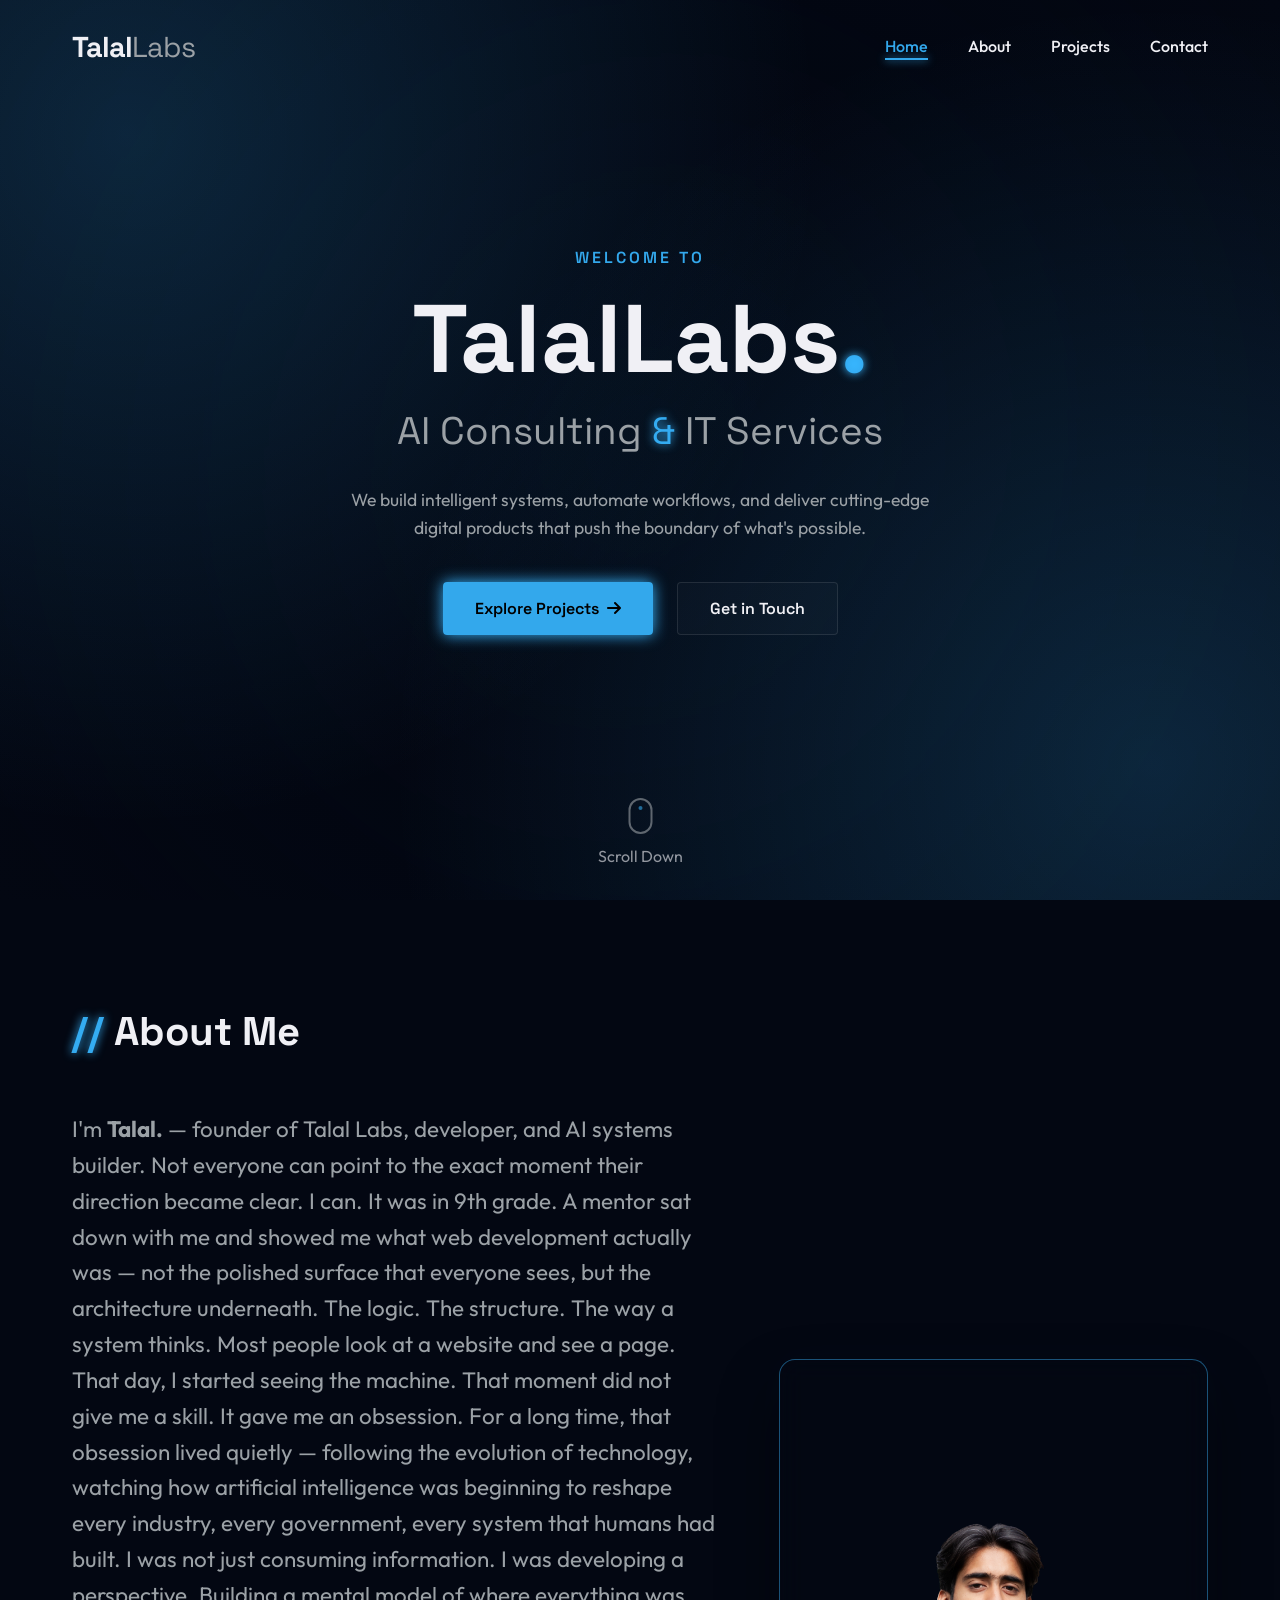
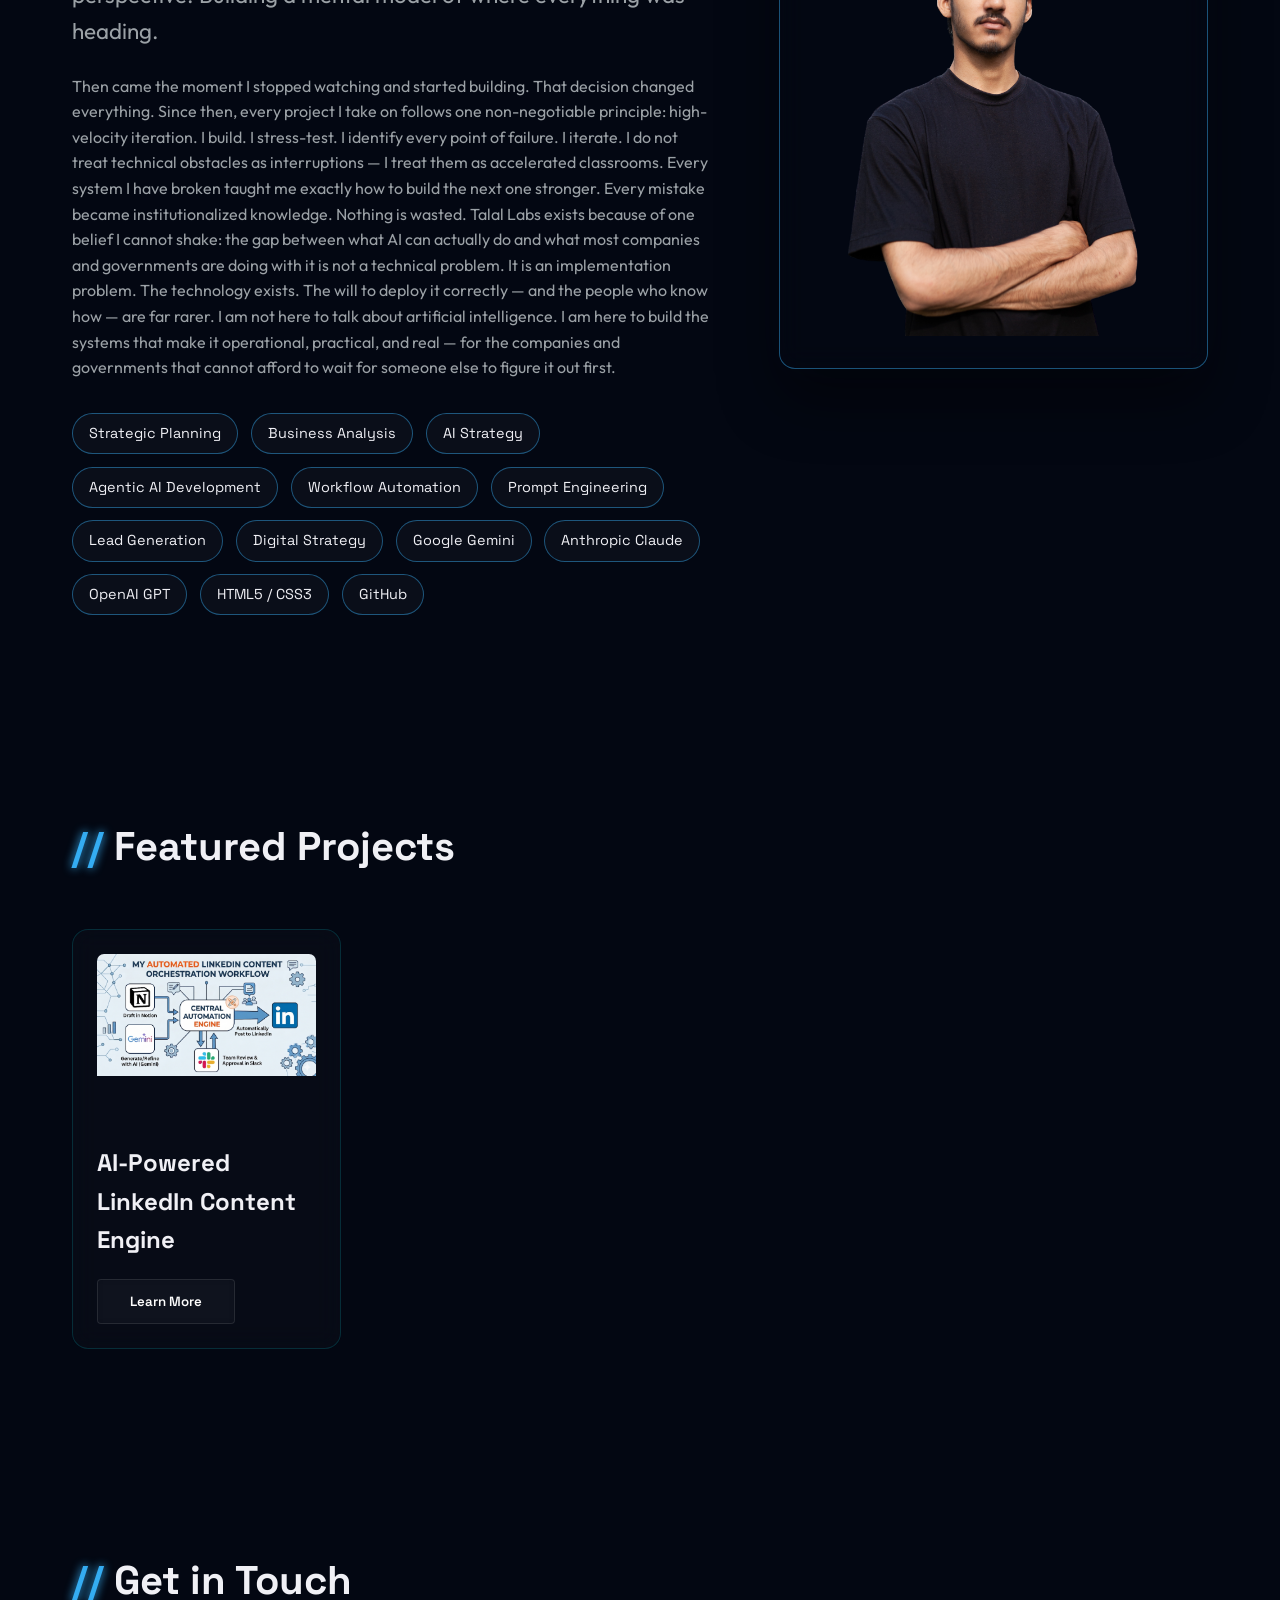
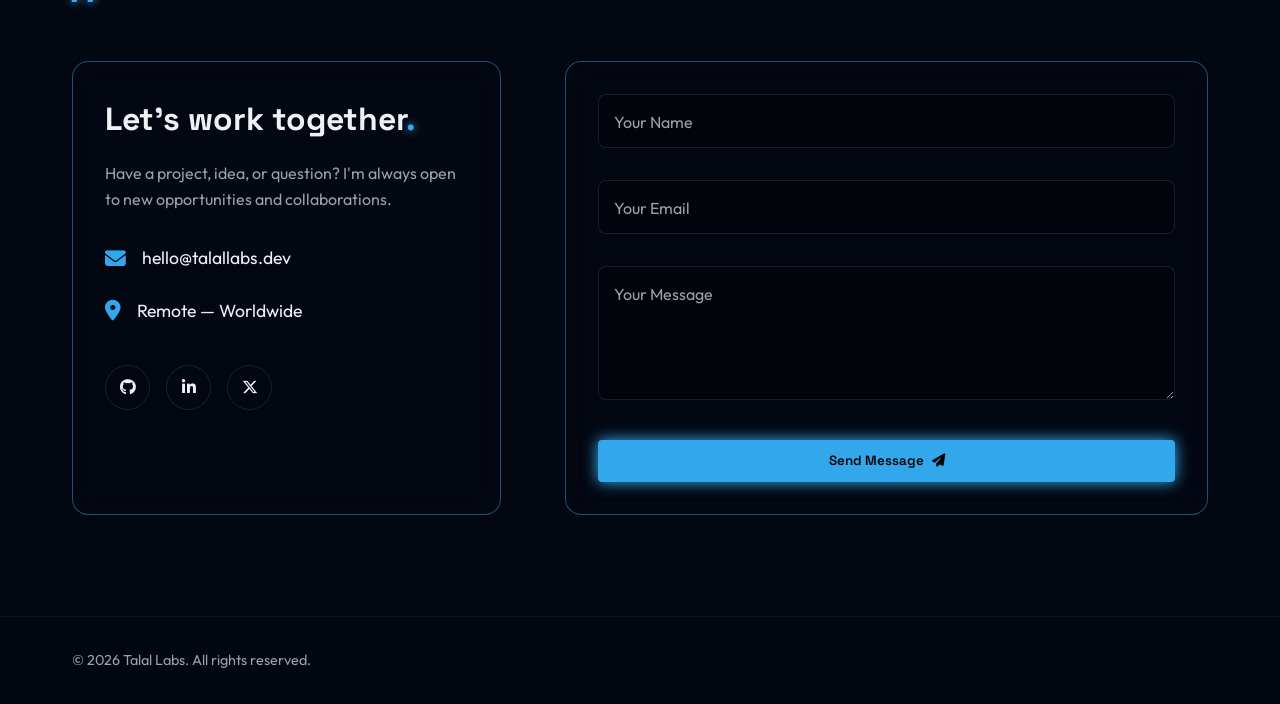
==== index.html @ 2b86294d "second last" ====
<!DOCTYPE html>
<html lang="en" class="scroll-smooth">
<head>
  <meta charset="UTF-8" />
  <meta name="viewport" content="width=device-width, initial-scale=1.0" />
  <meta name="description" content="Talal Labs — AI Consulting & IT Services Portfolio" />
  <title>Talal Labs | AI Consulting & IT Services</title>
  
  <link rel="preconnect" href="https://fonts.googleapis.com">
  <link rel="preconnect" href="https://fonts.gstatic.com" crossorigin>
  <link href="https://fonts.googleapis.com/css2?family=Outfit:wght@300;400;500;600;700;800&family=Space+Grotesk:wght@400;500;700&display=swap" rel="stylesheet">
  
  <link rel="stylesheet" href="https://cdnjs.cloudflare.com/ajax/libs/font-awesome/6.5.0/css/all.min.css">
  <link rel="stylesheet" href="style.css">
</head>
<body>

  <canvas id="three-canvas"></canvas>

  <nav id="navbar">
    <div class="nav-container">
      <a href="#home" class="logo">Talal<span>Labs</span></a>
      <ul class="nav-links" id="nav-links">
        <li><a href="#home" class="active">Home</a></li>
        <li><a href="#about">About</a></li>
        <li><a href="#project">Projects</a></li>
        <li><a href="#contact">Contact</a></li>
      </ul>
      <div class="hamburger" id="hamburger">
        <span></span><span></span><span></span>
      </div>
    </div>
  </nav>

  <section id="home" class="section hero-section">
    <div class="hero-wrapper" id="hero-wrapper">
      <div class="hero-text" data-reveal>
        <p class="hero-tag">Welcome to</p>
        <h1>TalalLabs<span class="accent">.</span></h1>
        <h2>AI Consulting <span class="accent">&</span> IT Services</h2>
        <p class="hero-desc">We build intelligent systems, automate workflows, and deliver cutting-edge digital products that push the boundary of what's possible.</p>
        <div class="hero-actions">
          <a href="#project" class="btn btn-primary">
            <span>Explore Projects</span>
            <i class="fas fa-arrow-right"></i>
          </a>
          <a href="#contact" class="btn btn-outline">Get in Touch</a>
        </div>
      </div>
    </div>
    <div class="scroll-indicator">
      <div class="mouse"></div>
      <span>Scroll Down</span>
    </div>
  </section>
 
  <section id="about" class="section">
    <div class="container">
      
      <h2 class="section-heading" data-reveal>
        <span class="accent">//</span> About Me
      </h2>
      
      <div class="about-grid">
        <div class="about-text" data-reveal>
          <p class="lead">I'm <strong>Talal.</strong> — founder of Talal Labs, developer, and AI systems builder. Not everyone can point to the exact moment their direction became clear. I can. It was in 9th grade. A mentor sat down with me and showed me what web development actually was — not the polished surface that everyone sees, but the architecture underneath. The logic. The structure. The way a system thinks. Most people look at a website and see a page. That day, I started seeing the machine. That moment did not give me a skill. It gave me an obsession. For a long time, that obsession lived quietly — following the evolution of technology, watching how artificial intelligence was beginning to reshape every industry, every government, every system that humans had built. I was not just consuming information. I was developing a perspective. Building a mental model of where everything was heading.</p>
          <p>Then came the moment I stopped watching and started building. That decision changed everything. Since then, every project I take on follows one non-negotiable principle: high-velocity iteration. I build. I stress-test. I identify every point of failure. I iterate. I do not treat technical obstacles as interruptions — I treat them as accelerated classrooms. Every system I have broken taught me exactly how to build the next one stronger. Every mistake became institutionalized knowledge. Nothing is wasted. Talal Labs exists because of one belief I cannot shake: the gap between what AI can actually do and what most companies and governments are doing with it is not a technical problem. It is an implementation problem. The technology exists. The will to deploy it correctly — and the people who know how — are far rarer. I am not here to talk about artificial intelligence. I am here to build the systems that make it operational, practical, and real — for the companies and governments that cannot afford to wait for someone else to figure it out first.</p>
          
          <div class="skills-cloud">
            <span class="skill-chip">Strategic Planning</span>
            <span class="skill-chip">Business Analysis</span>
            <span class="skill-chip">AI Strategy</span>
            <span class="skill-chip">Agentic AI Development</span>
            <span class="skill-chip">Workflow Automation</span>
            <span class="skill-chip">Prompt Engineering</span>
            <span class="skill-chip">Lead Generation</span>
            <span class="skill-chip">Digital Strategy</span>
            <span class="skill-chip">Google Gemini</span>
            <span class="skill-chip">Anthropic Claude</span>
            <span class="skill-chip">OpenAI GPT</span>
            <span class="skill-chip">HTML5 / CSS3</span>
            <span class="skill-chip">GitHub</span>
          </div>
        </div>

        <div class="about-image">
          <div class="glass-card" >
            <img class="image" src="bg.png" alt="Talal Baloch | Founder of Talal Labs" >
          </div>
        </div>

      </div>
    </div>
  </section>

  <section id="project" class="section">
    <div class="container">
      <h2 class="section-heading"><span class="accent">//</span> Featured Projects</h2>

      <div class="projects-grid">
        <div class="featured-mini-card glass-card" data-tilt>
          <div class="mini-card-img-wrapper"><img src="p1.png" alt="p1.png" /></div>
          <div class="mini-card-body">
            <h2 class="card-title">AI-Powered LinkedIn Content Engine</h2>
            <div class="hidden-content" style="display:none;">I designed and deployed a fully automated content pipeline that bridges the gap between creative brainstorming and final publishing. By engineering a centralized automation layer connected with advanced AI models and webhooks, I transformed a manual, multi-step posting process into a streamlined "hands-off" workflow. This system ensures high-quality, AI-refined content is reviewed by the team and published to LinkedIn automatically, significantly reducing production time while maintaining brand voice.<br><br>

            Drafting & Centralization (Notion):<br>
            I used Notion as the primary database where all raw content ideas and drafts are stored. This acts as the "Trigger" for the entire automation.<br><br>

            AI Intelligence (Gemini):<br>
            I integrated Gemini via API to automatically process drafts. The AI refines the tone, optimizes the hooks for LinkedIn's algorithm, and suggests improvements to the raw text.<br><br>

            Communication & Approval Gate (Slack):<br>
            To ensure quality control, I built a feedback loop where the AI-refined post is sent to a dedicated Slack channel. The team can review, edit, or approve the post directly from the chat interface.<br><br>

            The Core Engine:<br>
            Engineered the multi-step integration logic and secure webhooks that seamlessly route data flows between distinct enterprise environments, ensuring data flows correctly from drafting to final LinkedIn publication.
            </div>
            <button class="btn btn-outline btn-small .btn" onclick="openSlide(this)">Learn More</button>
          </div>
        </div>
      </div>
    </div>
  </section> 
  
  <section id="contact" class="section">
    <div class="container">
      <h2 class="section-heading" data-reveal>
        <span class="accent">//</span> Get in Touch
      </h2>
      <div class="contact-grid">
        <div class="contact-info glass-card" data-reveal>
          <h3>Let's work together<span class="accent">.</span></h3>
          <p>Have a project, idea, or question? I'm always open to new opportunities and collaborations.</p>
          <div class="info-items">
            <div class="info-item">
              <i class="fas fa-envelope"></i>
              <span>hello@talallabs.dev</span>
            </div>
            <div class="info-item">
              <i class="fas fa-location-dot"></i>
              <span>Remote — Worldwide</span>
            </div>
          </div>
          <div class="social-row">
            <a href="#" aria-label="GitHub"><i class="fab fa-github"></i></a>
            <a href="https://www.linkedin.com/in/developer-talal/" aria-label="LinkedIn"><i class="fab fa-linkedin-in"></i></a>
            <a href="https://x.com/TalalBaloc82569" aria-label="Twitter"><i class="fab fa-x-twitter"></i></a>
          </div>
        </div>

        <form class="contact-form glass-card" data-reveal id="contact-form">
          <div class="form-group">
            <input type="text" id="form-name" required placeholder=" " />
            <label for="form-name">Your Name</label>
          </div>
          <div class="form-group">
            <input type="email" id="form-email" required placeholder=" " />
            <label for="form-email">Your Email</label>
          </div>
          <div class="form-group">
            <textarea id="form-message" rows="5" required placeholder=" "></textarea>
            <label for="form-message">Your Message</label>
          </div>
          <button type="submit" class="btn btn-primary btn-submit">
            <span>Send Message</span>
            <i class="fas fa-paper-plane"></i>
          </button>
        </form>

      </div>
    </div>
  </section>

  <footer id="footer">
    <div class="container footer-inner">
      <p>&copy; 2026 Talal Labs. All rights reserved.</p>
    </div>
  </footer>

  <script src="https://cdnjs.cloudflare.com/ajax/libs/three.js/r134/three.min.js"></script>
  
  <script type="text/javascript" src="https://cdn.jsdelivr.net/npm/@emailjs/browser@4/dist/email.min.js"></script>
  <script type="text/javascript">
    (function(){
      emailjs.init({
        publicKey: "h9Yn5xwQzg9-cWbzS",
      });
    })();
  </script>

  <script>
    document.addEventListener("DOMContentLoaded", () => {
      
      /* 1. CSS 3D INTERACTIVE CARDS (TILT EFFECT) */
      const cards = document.querySelectorAll('.glass-card');
      
      cards.forEach(card => {
        card.addEventListener('mousemove', (e) => {
          card.classList.remove('reset-transition');
          
          const rect = card.getBoundingClientRect();
          const x = e.clientX - rect.left;
          const y = e.clientY - rect.top;
          
          const centerX = rect.width / 2;
          const centerY = rect.height / 2;
          
          const rotateX = ((y - centerY) / centerY) * -10; 
          const rotateY = ((x - centerX) / centerX) * 10;
          
          card.style.transform = `perspective(1000px) rotateX(${rotateX}deg) rotateY(${rotateY}deg) scale3d(1.02, 1.02, 1.02)`;
        });

        card.addEventListener('mouseleave', () => {
          card.classList.add('reset-transition');
          card.style.transform = `perspective(1000px) rotateX(0deg) rotateY(0deg) scale3d(1, 1, 1)`;
        });
      });

      /* 2. HERO PARALLAX ON MOUSE MOVE */
      const heroWrapper = document.getElementById('hero-wrapper');
      document.addEventListener('mousemove', (e) => {
        const xAxis = (window.innerWidth / 2 - e.pageX) / 50;
        const yAxis = (window.innerHeight / 2 - e.pageY) / 50;
        if(heroWrapper) {
          heroWrapper.style.transform = `perspective(1000px) rotateY(${xAxis}deg) rotateX(${yAxis}deg)`;
        }
      });

      /* 3. SCROLL REVEAL ANIMATIONS */
      const revealElements = document.querySelectorAll('[data-reveal]');
      const revealObserver = new IntersectionObserver((entries, observer) => {
        entries.forEach(entry => {
          if (entry.isIntersecting) {
            entry.target.classList.add('revealed');
            observer.unobserve(entry.target);
          }
        });
      }, { rootMargin: "0px 0px -100px 0px" });

      revealElements.forEach(el => revealObserver.observe(el));

      /* 4. NAVBAR & MOBILE MENU LOGIC */
      const navbar = document.getElementById('navbar');
      const hamburger = document.getElementById('hamburger');
      const navLinks = document.getElementById('nav-links');

      window.addEventListener('scroll', () => {
        if (window.scrollY > 50) {
          navbar.classList.add('scrolled');
        } else {
          navbar.classList.remove('scrolled');
        }
      });

      hamburger.addEventListener('click', () => {
        navLinks.classList.toggle('active');
      });

      const sections = document.querySelectorAll('.section');
      const navItems = document.querySelectorAll('.nav-links a');

      window.addEventListener('scroll', () => {
        let current = '';
        sections.forEach(section => {
          const sectionTop = section.offsetTop;
          if (window.scrollY >= sectionTop - 200) {
            current = section.getAttribute('id');
          }
        });

        navItems.forEach(a => {
          a.classList.remove('active');
          if (a.getAttribute('href').includes(current)) {
            a.classList.add('active');
          }
        });
      });
    });
  </script>

  <script src="script.js"></script>

  <div id="projectDetailSlide" class="project-slide-overlay">
    <div class="slide-content-container">
      <button class="close-slide-btn" onclick="hideProject()">&larr; Back</button>
      <div class="slide-body">
        <div class="slide-hero-img">
          <img id="slideImg" src="" alt="Project Preview">
        </div>
        <h2 id="slideTitle" class="section-heading"></h2> 
        <div id="slideDescription" class="slide-text-body"></div> 
      </div>
    </div>
  </div>
</body>
</html>
---- style.css ----
/* ==========================================================================
   1. CORE SETUP, FONTS & VARIABLES
   ========================================================================== */
@import url('https://fonts.googleapis.com/css2?family=Outfit:wght@300;400;500;600;700&family=Space+Grotesk:wght@400;500;600;700&display=swap');

:root {
  --bg-color: #030712;
  --text-main: #f0f0f5;
  --text-muted: #9ba1a6;
  --accent: #38b6ffea;
  --accent-glow: rgb(56, 182, 255);
  --glass-bg: rgba(34, 34, 36, 0.03);
  --glass-border: rgba(56, 182, 255, 0.432);
  --font-display: 'Space Grotesk', sans-serif;
  --font-body: 'Outfit', sans-serif;
}

/* ===== RESET & BASE STATE ===== */
* {
  margin: 0;
  padding: 0;
  box-sizing: border-box;
}

body {
  color: var(--text-main);
  font-family: var(--font-body);
  background-color: var(--bg-color);
  overflow-x: hidden;
  line-height: 1.6;
}

h1, h2, h3, .logo, .hero-tag {
  font-family: var(--font-display);
}

a { 
  text-decoration: none; 
  color: inherit; 
}

ul { 
  list-style: none; 
}

.accent { 
  color: var(--accent); 
  text-shadow: 0 0 10px var(--accent-glow); 
}

/* ==========================================================================
   2. BACKGROUND INFRASTRUCTURE (THREE.JS & GLOW ALIGNMENT)
   ========================================================================== */
#three-canvas {
  position: fixed;
  top: 0;
  left: 0;
  width: 100vw;
  height: 100vh;
  z-index: -2;          /* Dropped back below the ambient glow layer */
  pointer-events: none;
}

/* Fixed ambient underlay for deep, seamless color transitions */
body::before {
  content: '';
  position: fixed;
  top: 0;
  left: 0;
  width: 100%;
  height: 100%;
  z-index: -1;          /* Sandwiched safely between layout elements and 3D canvas */
  pointer-events: none;
  background-image: 
    radial-gradient(circle at 10% 15%, rgba(56, 182, 255, 0.18) 0%, transparent 50%),
    radial-gradient(circle at 90% 85%, rgba(56, 182, 255, 0.18) 0%, transparent 55%),
    radial-gradient(circle at 50% 50%, rgba(3, 7, 18, 0.3) 0%, var(--bg-color) 100%);
}

/* ==========================================================================
   3. STRUCTURAL UTILITIES & NAVIGATION
   ========================================================================== */
.container {
  max-width: 1200px;
  margin: 0 auto;
  padding: 0 2rem;
}

.section {
  padding: 100px 0;
  position: relative;
}

.section-heading {
  font-size: 2.5rem;
  margin-bottom: 3rem;
  font-weight: 700;
}

/* ===== FIXED NAVBAR ===== */
#navbar {
  position: fixed;
  width: 100%;
  top: 0;
  z-index: 100;
  padding: 1.5rem 0;
  transition: all 0.3s ease;
  background: transparent;
}

#navbar.scrolled {
  background: rgba(3, 7, 18, 0.4);
  backdrop-filter: blur(15px);
  -webkit-backdrop-filter: blur(15px);
  border-bottom: 1px solid rgba(255, 255, 255, 0.05);
  padding: 0.1rem 0;
}

.nav-container {
  max-width: 1200px;
  margin: 0 auto;
  padding: 0 2rem;
  display: flex;
  justify-content: space-between;
  align-items: center;
}

.logo {
  font-size: 1.8rem;
  font-weight: 700;
  letter-spacing: -1px;
}

.logo span { 
  font-weight: 400; 
  color: var(--text-muted); 
}

.nav-links {
  display: flex;
  gap: 2.5rem;
}

.nav-links a {
  font-size: 1rem;
  font-weight: 500;
  transition: color 0.3s ease;
  position: relative;
}

.nav-links a:hover, .nav-links a.active {
  color: var(--accent);
}

.nav-links a::after {
  content: '';
  position: absolute;
  width: 0;
  height: 2px;
  bottom: -4px;
  left: 0;
  background-color: var(--accent);
  transition: width 0.3s ease;
  box-shadow: 0 0 8px var(--accent-glow);
}

.nav-links a:hover::after, .nav-links a.active::after {
  width: 100%;
}

.hamburger {
  display: none;
  cursor: pointer;
  flex-direction: column;
  gap: 5px;
}

.hamburger span {
  width: 25px;
  height: 2px;
  background: var(--text-main);
  transition: 0.3s;
}

/* ==========================================================================
   4. HERO INTERACTIVE LAYOUT
   ========================================================================== */
.hero-section {
  height: 100vh;
  display: flex;
  align-items: center;
  justify-content: center;
  padding-top: 80px;
}

.hero-wrapper {
  max-width: 1200px;
  padding: 0 2rem;
  text-align: center;
  z-index: 1;
  transform-style: preserve-3d;
  perspective: 1000px;
}

.hero-tag {
  color: var(--accent);
  text-transform: uppercase;
  letter-spacing: 3px;
  font-weight: 600;
  margin-bottom: 1rem;
  transform: translateZ(20px);
}

.hero-text h1 {
  font-size: clamp(4rem, 8vw, 6rem);
  line-height: 1.1;
  margin-bottom: 0.5rem;
  transform: translateZ(50px);
}

.hero-text h2 {
  font-size: clamp(1.5rem, 3vw, 2.5rem);
  color: var(--text-muted);
  margin-bottom: 1.5rem;
  font-weight: 400;
  transform: translateZ(30px);
}

.hero-desc {
  font-size: 1.1rem;
  color: var(--text-muted);
  max-width: 600px;
  margin: 0 auto 2.5rem;
  transform: translateZ(10px);
}

.hero-actions {
  display: flex;
  gap: 1.5rem;
  justify-content: center;
  transform: translateZ(40px);
}

.btn {
  padding: 0.8rem 2rem;
  border-radius: 4px;
  font-weight: 600;
  font-family: var(--font-display);
  transition: all 0.3s ease;
  display: flex;
  align-items: center;
  gap: 0.5rem;
  cursor: pointer;
  border: none;
}

.btn-primary {
  background: var(--accent);
  color: #000;
  box-shadow: 0 0 15px var(--accent-glow);
}

.btn-primary:hover {
  box-shadow: 0 0 30px var(--accent-glow);
  transform: translateY(-2px);
}

.btn-outline {
  border: 1px solid rgba(255, 255, 255, 0.1);
  background: rgba(255, 255, 255, 0.02);
  backdrop-filter: blur(5px);
  -webkit-backdrop-filter: blur(5px);
  color: var(--text-main);
}

.btn-outline:hover {
  border-color: var(--accent);
  background: rgba(0, 240, 255, 0.1);
}

/* SCROLL MOUSE GRAPHIC */
.scroll-indicator {
  position: absolute;
  bottom: 30px;
  left: 50%;
  transform: translateX(-50%);
  display: flex;
  flex-direction: column;
  align-items: center;
  gap: 10px;
  opacity: 0.6;
}

.mouse {
  width: 24px;
  height: 36px;
  border: 2px solid var(--text-muted);
  border-radius: 12px;
  position: relative;
}

.mouse::before {
  content: '';
  position: absolute;
  top: 6px;
  left: 50%;
  transform: translateX(-50%);
  width: 4px;
  height: 4px;
  background: var(--accent);
  border-radius: 50%;
  animation: scroll 1.5s infinite;
}

@keyframes scroll {
  0% { top: 6px; opacity: 1; }
  100% { top: 20px; opacity: 0; }
}

/* ==========================================================================
   5. PREMIUM SNAPPY 3D GLASS CARDS
   ========================================================================== */
.glass-card {
  background: var(--glass-bg);
  backdrop-filter: blur(12px);
  -webkit-backdrop-filter: blur(12px);
  border: 1px solid var(--glass-border);
  border-radius: 16px;
  padding: 2rem;
  transform-style: preserve-3d;
  will-change: transform;
  
  /* HIGH-FIDELITY RE-TIMING: Accelerated down to 0.2s for crisp response feedback */
  transition: transform 0.2s cubic-bezier(0.25, 0.46, 0.45, 0.94), 
              box-shadow 0.2s ease, 
              border-color 0.2s ease;
}

.glass-card.reset-transition {
  transition: transform 0.2s cubic-bezier(0.25, 0.46, 0.45, 0.94);
}

.glass-card:hover {
  border-color: rgba(0, 238, 255, 0.484);
  box-shadow: 0 20px 40px rgba(0, 0, 0, 0.5), 0 0 20px var(--accent-glow);
}

.glass-card > * {
  transform: translateZ(30px);
}

/* ==========================================================================
   6. INTERACTIVE BIO PROFILE & STRATEGIC CONTENT FIELDS
   ========================================================================== */
.about-grid {
  display: grid;
  grid-template-columns: 1.2fr 0.8fr;
  gap: 4rem;
  align-items: center;
  width: 100%;
}

.image{
  width: 100%; 
  height: auto; 
  display: block; 
  border-radius: 16px; 
  object-fit: cover;
}

.about-image {
  
  display: flex;
  justify-content: center;
  align-items: center;
  width: 100%;
}

/* Specialized image glass-card glow mechanics matching home theme colors */
.about-image .glass-card {
  box-shadow: 0 30px 60px rgba(0, 0, 0, 0.45), 0 0 40px rgba(56, 182, 255, 0.03);
  transition: transform 0.2s cubic-bezier(0.25, 0.46, 0.45, 0.94), 
              box-shadow 0.3s ease, 
              border-color 0.3s ease;
             
}

.about-image .glass-card:hover {
  border-color: rgba(56, 182, 255, 0.5);
  box-shadow: 0 40px 80px rgba(0, 0, 0, 0.6), 0 0 40px var(--accent-glow);
}

.about-image img {
  transition: filter 0.3s ease;
}

.about-image .glass-card:hover img {
  filter: brightness(1.04) contrast(1.02);
}

.about-container {
  display: grid;
  grid-template-columns: 1fr 1fr;
  gap: 3rem;
  align-items: center;
}

.lead {
  font-size: 1.4rem;
  color: var(--text-main);
  margin-bottom: 1.5rem;
  text-align: left;
}

.about-text p {
  color: var(--text-muted);
  margin-bottom: 1.5rem;
  text-align: left;
}

.skills-cloud {
  display: flex;
  flex-wrap: wrap;
  gap: 0.8rem;
  margin-top: 2rem;
}

.skill-chip {
  background: rgba(255, 255, 255, 0.03);
  border: 1px solid var(--glass-border);
  padding: 0.5rem 1rem;
  border-radius: 30px;
  font-size: 0.9rem;
  font-family: var(--font-display);
  transition: all 0.3s ease;
}

.skill-chip:hover {
  background: var(--accent);
  color: #000;
  border-color: var(--accent);
  box-shadow: 0 0 10px var(--accent-glow);
}

.about-stats {
  display: grid;
  grid-template-columns: 1fr 1fr;
  gap: 1.5rem;
  margin-top: 2rem;
}

.stat-card {
  text-align: center;
  padding: 2rem 1rem;
}

.stat-card h3 {
  font-size: 3rem;
  color: var(--accent);
  margin-bottom: 0.5rem;
  text-shadow: 0 0 15px var(--accent-glow);
}

/* ==========================================================================
   7. GRID SYSTEM FOR ENGINES & PORTFOLIO PIECES
   ========================================================================== */
.projects-grid {
  display: grid;
  grid-template-columns: repeat(4, 1fr);
  gap: 20px;
  margin-top: 50px;
  width: 100%;
}

.featured-mini-card {
  background: rgba(255, 255, 255, 0.02);
  border: 1px solid rgba(0, 240, 255, 0.15);
  border-radius: 16px;
  padding: 24px;
  display: flex;
  flex-direction: column;
  justify-content: space-between;
  min-height: 420px;
  width: 100%;
  overflow: hidden;
  box-sizing: border-box;
  transition: transform 0.3s ease, border-color 0.3s ease;
}

.featured-mini-card:hover {
  transform: translateY(-5px);
  border-color: rgba(0, 240, 255, 0.4);
}

/* HOVER ASSET SCALE SYSTEM */
.mini-card-img-wrapper, 
.card-image-wrapper {
  width: 100%;
  height: auto;
  border-radius: 7px;
  overflow: hidden;
  margin-bottom: 20px;
}

.mini-card-img-wrapper img,
.card-image-wrapper img {
  width: 100%;
  height: auto;
  object-fit: cover;
  transition: transform 0.5s cubic-bezier(0.25, 1, 0.5, 1);
}

.featured-mini-card:hover .mini-card-img-wrapper img,
.featured-mini-card:hover .card-image-wrapper img {
  transform: scale(1.08);
}

.card-content h2 {
  font-size: 1.1rem;
  color: #ffffff;
  line-height: 1.4;
  margin-bottom: 15px;
  font-weight: 600;
}

.card-title {
  margin-bottom: 20px;
}

.learn-more-btn {
  background: transparent;
  border: none;
  color: #00f0ff;
  font-size: 1rem;
  font-weight: 500;
  cursor: pointer;
  padding: 0;
  text-align: left;
  transition: color 0.2s ease;
  align-self: flex-start;
  margin-top: auto;   /* Automatically pushes down to sit cleanly along card bottom edge */
}

.learn-more-btn:hover {
  color: #ffffff;
  text-shadow: 0 0 8px rgba(0, 240, 255, 0.6);
}

/* ==========================================================================
   8. PROJECT SLIDE-IN OVERLAY SYSTEM (RESPONSIVE ALIGNMENT FIX)
   ========================================================================== */
.project-slide-overlay {
  position: fixed;
  top: 0;
  right: -100%;
  width: 100%;
  height: 100%;
  background: rgba(3, 7, 18, 0.855);
  backdrop-filter: blur(25px);
  -webkit-backdrop-filter: blur(25px);
  z-index: 10000;
  transition: right 0.6s cubic-bezier(0.77, 0, 0.175, 1);
  overflow-y: auto;
  padding: 40px 20px;
  display: block !important;
}

.project-slide-overlay.active {
  right: 0;
}

.slide-content-container {
  max-width: 900px;
  margin: 0 auto;
  padding-top: 60px;
}

.close-slide-btn {
  background: transparent;
  color:  #00c3ff;
  border: 1px solid rgb(0, 195, 255);
  padding: 10px 25px;
  font-family: var(--font-body);
  text-transform: uppercase;
  letter-spacing: 2px;
  cursor: pointer;
  transition: 0.3s;
  margin-bottom: 40px;
}

.close-slide-btn:hover {
  background: rgba(0, 195, 255, 0.101);
  border-color: rgb(0, 195, 255);
}

/* MOBILE FIX: Adaptive layout limits to safely maintain image alignment under 600px widths */
.slide-hero-img {
  width: 100%;
  max-width: 600px;
  height: auto;
  margin: 0 auto 40px;   /* Perfectly centers layout constraints across viewports */
  border-radius: 15px;
  overflow: hidden;
  box-shadow: 0 20px 40px rgba(0, 191, 255, 0.215);
}

.slide-hero-img img {
  width: 100%;
  height: auto;
  display: block;
  object-fit: cover;
}

#slideTitle {
  font-size: clamp(1.8rem, 5vw, 2.5rem);
  color: #ffffff;
  margin-bottom: 20px;
  font-weight: 800;
}

.slide-text-body {
  color: #ccc;
  line-height: 1.8;
  font-size: 1rem;
}

.btn-small {
  color: #fefefe;
}

/* ==========================================================================
   9. INTERACTIVE LEAD CAPTURE ENGINE (CONTACT & FORM)
   ========================================================================== */
.contact-grid {
  display: grid;
  grid-template-columns: 1fr 1.5fr;
  gap: 4rem;
}

.contact-info h3 {
  font-size: 2rem;
  margin-bottom: 1rem;
}

.contact-info p {
  color: var(--text-muted);
  margin-bottom: 2rem;
}

.info-items {
  display: flex;
  flex-direction: column;
  gap: 1.5rem;
  margin-bottom: 2.5rem;
}

.info-item {
  display: flex;
  align-items: center;
  gap: 1rem;
  font-size: 1.1rem;
}

.info-item i {
  color: var(--accent);
  font-size: 1.3rem;
}

.social-row {
  display: flex;
  gap: 1rem;
}

.social-row a {
  width: 45px;
  height: 45px;
  border: 1px solid rgba(255, 255, 255, 0.1);
  border-radius: 50%;
  display: flex;
  align-items: center;
  justify-content: center;
  transition: all 0.3s ease;
}

.social-row a:hover {
  background: var(--accent);
  color: #080808e2;
  border-color: var(--accent);
  box-shadow: 0 0 15px var(--accent-glow);
}

#contact-form {
  transform: none !important;
  transition: none !important;
  cursor: default !important;
}

.form-group {
  position: relative;
  margin-bottom: 2rem;
}

.form-group input, .form-group textarea {
  width: 100%;
  padding: 1rem;
  background: rgba(0, 0, 0, 0.4);
  border: 1px solid rgba(255, 255, 255, 0.1);
  border-radius: 8px;
  color: var(--text-main);
  font-family: var(--font-body);
  font-size: 1rem;
  transition: border-color 0.3s ease;
}

.form-group input:focus, .form-group textarea:focus {
  outline: none;
  border-color: var(--accent);
}

.form-group label {
  position: absolute;
  left: 1rem;
  top: 1rem;
  color: var(--text-muted);
  pointer-events: none;
  transition: 0.3s ease;
}

.form-group input:focus ~ label,
.form-group input:not(:placeholder-shown) ~ label,
.form-group textarea:focus ~ label,
.form-group textarea:not(:placeholder-shown) ~ label {
  top: -0.5rem;
  left: 0.8rem;
  font-size: 0.8rem;
  background: #060b19;  /* Matches local form-group contextual depth layer */
  padding: 0 0.4rem;
  color: var(--accent);
}

.btn-submit {
  width: 100%;
  justify-content: center;
}

/* LOADER UTILITY EFFECT */
.loader {
  display: none;
  width: 48px;
  height: 48px;
  border: 3px solid rgba(255, 255, 255, 0.1);
  border-radius: 50%;
  border-top-color: var(--accent);
  animation: spin 1s ease-in-out infinite;
  margin: 2rem auto;
}

.loader.active {
  display: block;
}

@keyframes spin {
  to { transform: rotate(360deg); }
}

/* ==========================================================================
   10. INTERFACE FOOTER METADATA
   ========================================================================== */
#footer {
  border-top: 1px solid rgba(255, 255, 255, 0.05);
  padding: 2rem 0;
  text-align: center;
  background: rgba(3, 7, 18, 0.8);
}

.footer-inner {
  display: flex;
  justify-content: space-between;
  align-items: center;
  color: var(--text-muted);
  font-size: 0.9rem;
}

/* SCROLL REVEAL INITIAL ANCHORS */
[data-reveal] {
  opacity: 0;
  transform: translateY(40px);
  transition: all 0.8s cubic-bezier(0.5, 0, 0, 1);
}

[data-reveal].revealed {
  opacity: 1;
  transform: translateY(0);
}

/* ==========================================================================
   11. DATA LAYOUT BREAKPOINTS & MEDIA HANDLERS
   ========================================================================== */
@media (max-width: 1100px) {
  .projects-grid {
    grid-template-columns: repeat(2, 1fr);
  }
}

@media (max-width: 992px) {
  .about-container, .about-grid, .contact-grid {
    grid-template-columns: 1fr;
    gap: 3rem;
  }
  
  /* Positions layout portrait box cleanly over text strings on compressed displays */
  .about-image {
    grid-row: 1;
    margin-bottom: 0.5rem;
  }
}

@media (max-width: 768px) {
  .projects-grid {
    grid-template-columns: 1fr;
  }
  
  .nav-links {
    position: fixed;
    right: -100%;
    top: 70px;
    flex-direction: column;
    background: rgba(3, 7, 18, 0.98);
    backdrop-filter: blur(15px);
    -webkit-backdrop-filter: blur(15px);
    width: 100%;
    text-align: center;
    padding: 2rem 0;
    transition: 0.3s;
    border-bottom: 1px solid rgba(255, 255, 255, 0.05);
  }
  
  .nav-links.active {
    right: 0;
  }
  
  .hamburger {
    display: flex;
  }
  
  .footer-inner {
    flex-direction: column;
    gap: 1rem;
  }
}
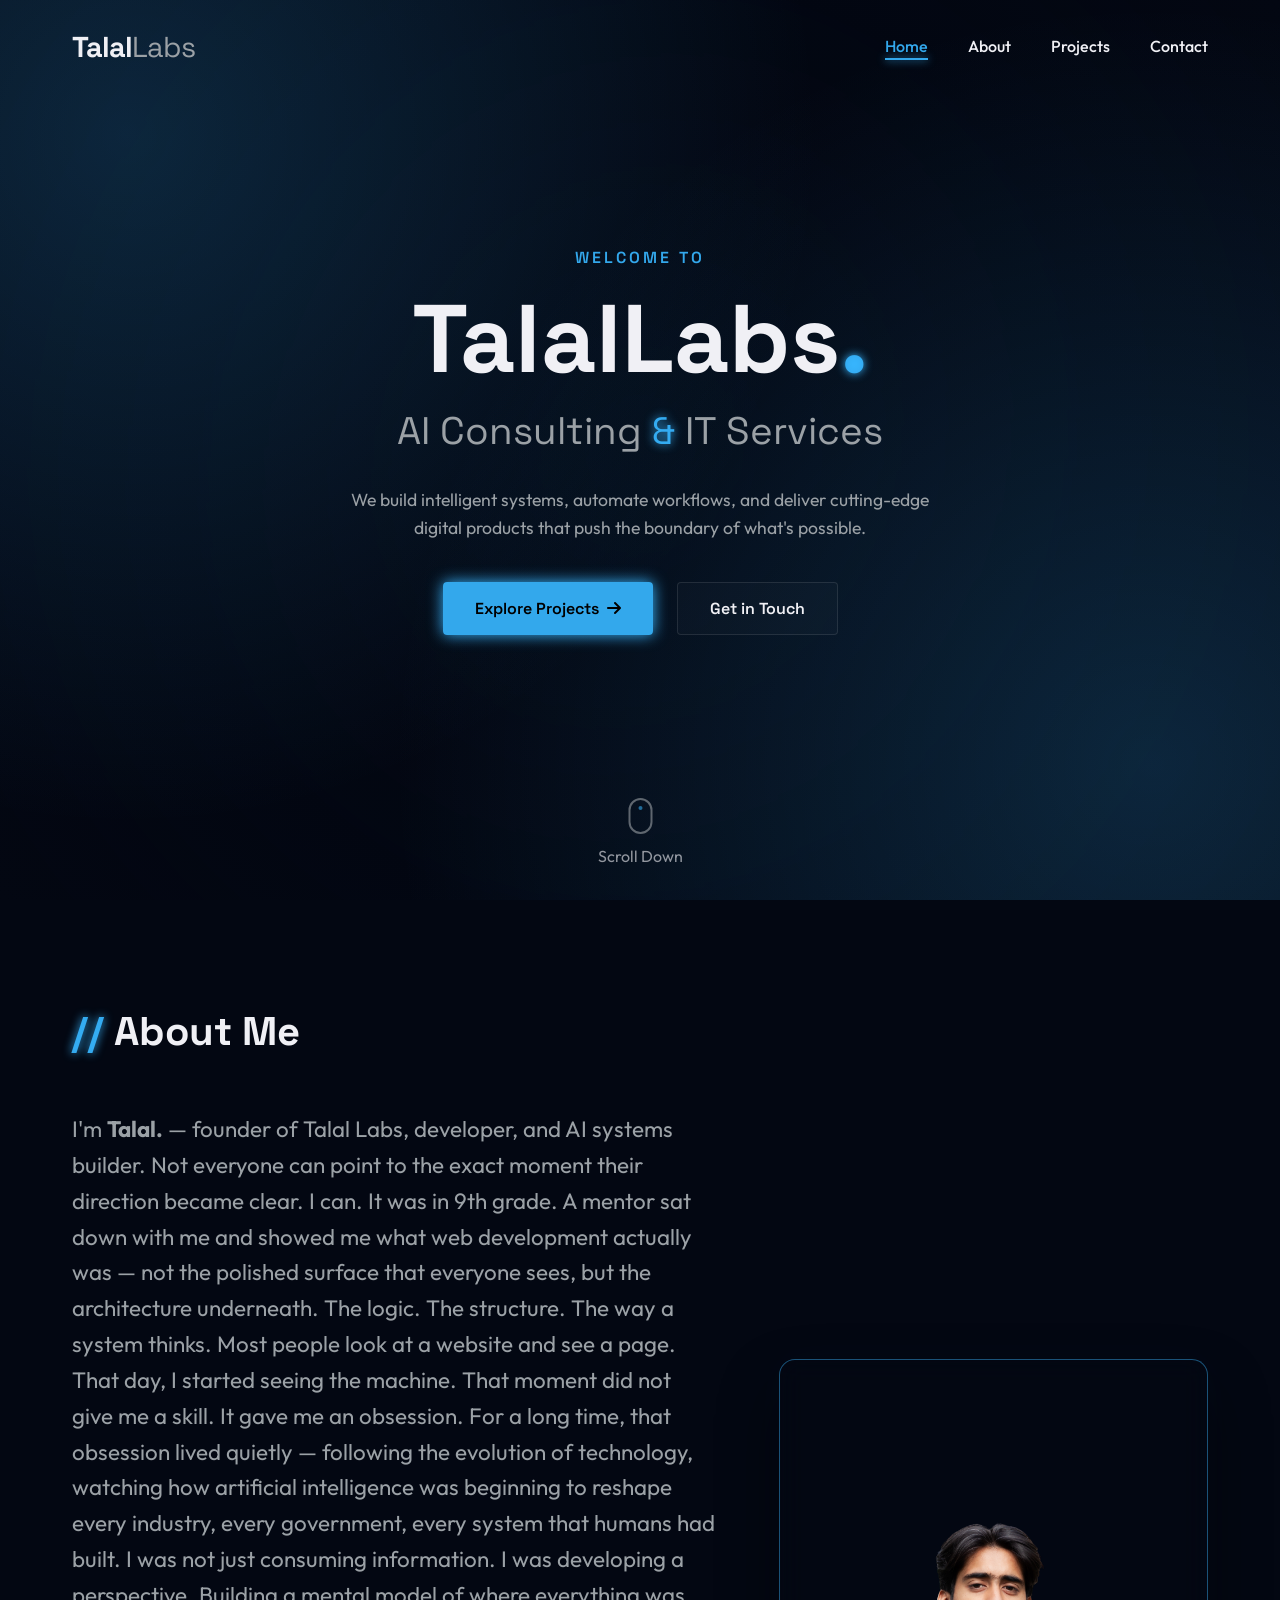
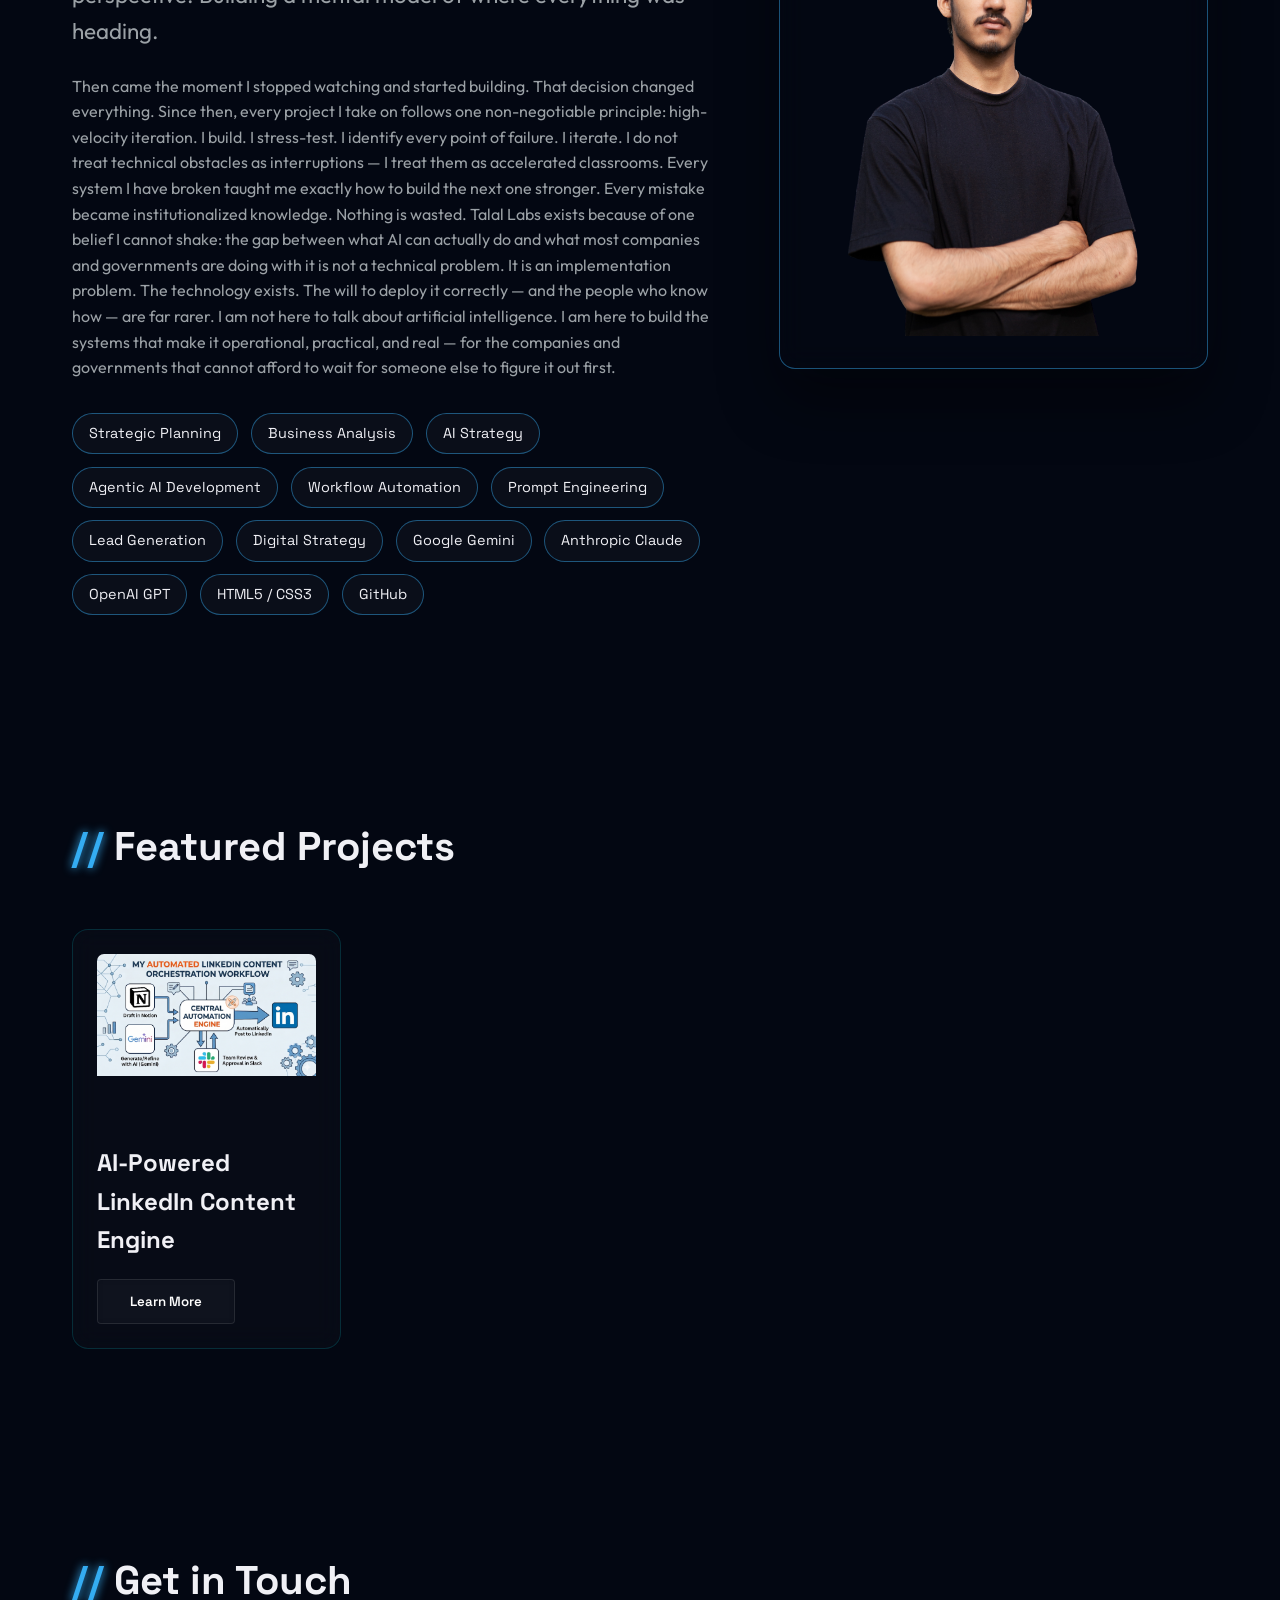
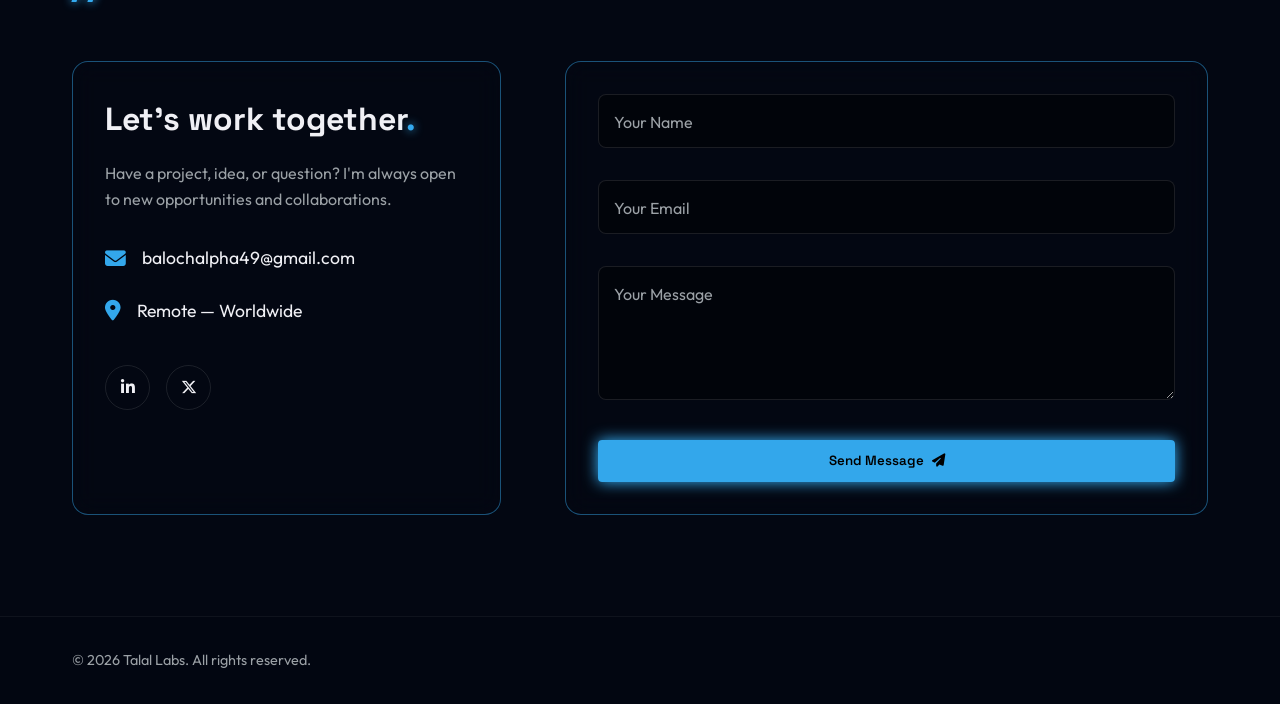
==== commit bc55290d: "final commit message:" ====
--- a/index.html
+++ b/index.html
@@ -135,7 +135,7 @@
           <div class="info-items">
             <div class="info-item">
               <i class="fas fa-envelope"></i>
-              <span>hello@talallabs.dev</span>
+              <span>balochalpha49@gmail.com</span>
             </div>
             <div class="info-item">
               <i class="fas fa-location-dot"></i>
@@ -143,7 +143,7 @@
             </div>
           </div>
           <div class="social-row">
-            <a href="#" aria-label="GitHub"><i class="fab fa-github"></i></a>
+
             <a href="https://www.linkedin.com/in/developer-talal/" aria-label="LinkedIn"><i class="fab fa-linkedin-in"></i></a>
             <a href="https://x.com/TalalBaloc82569" aria-label="Twitter"><i class="fab fa-x-twitter"></i></a>
           </div>
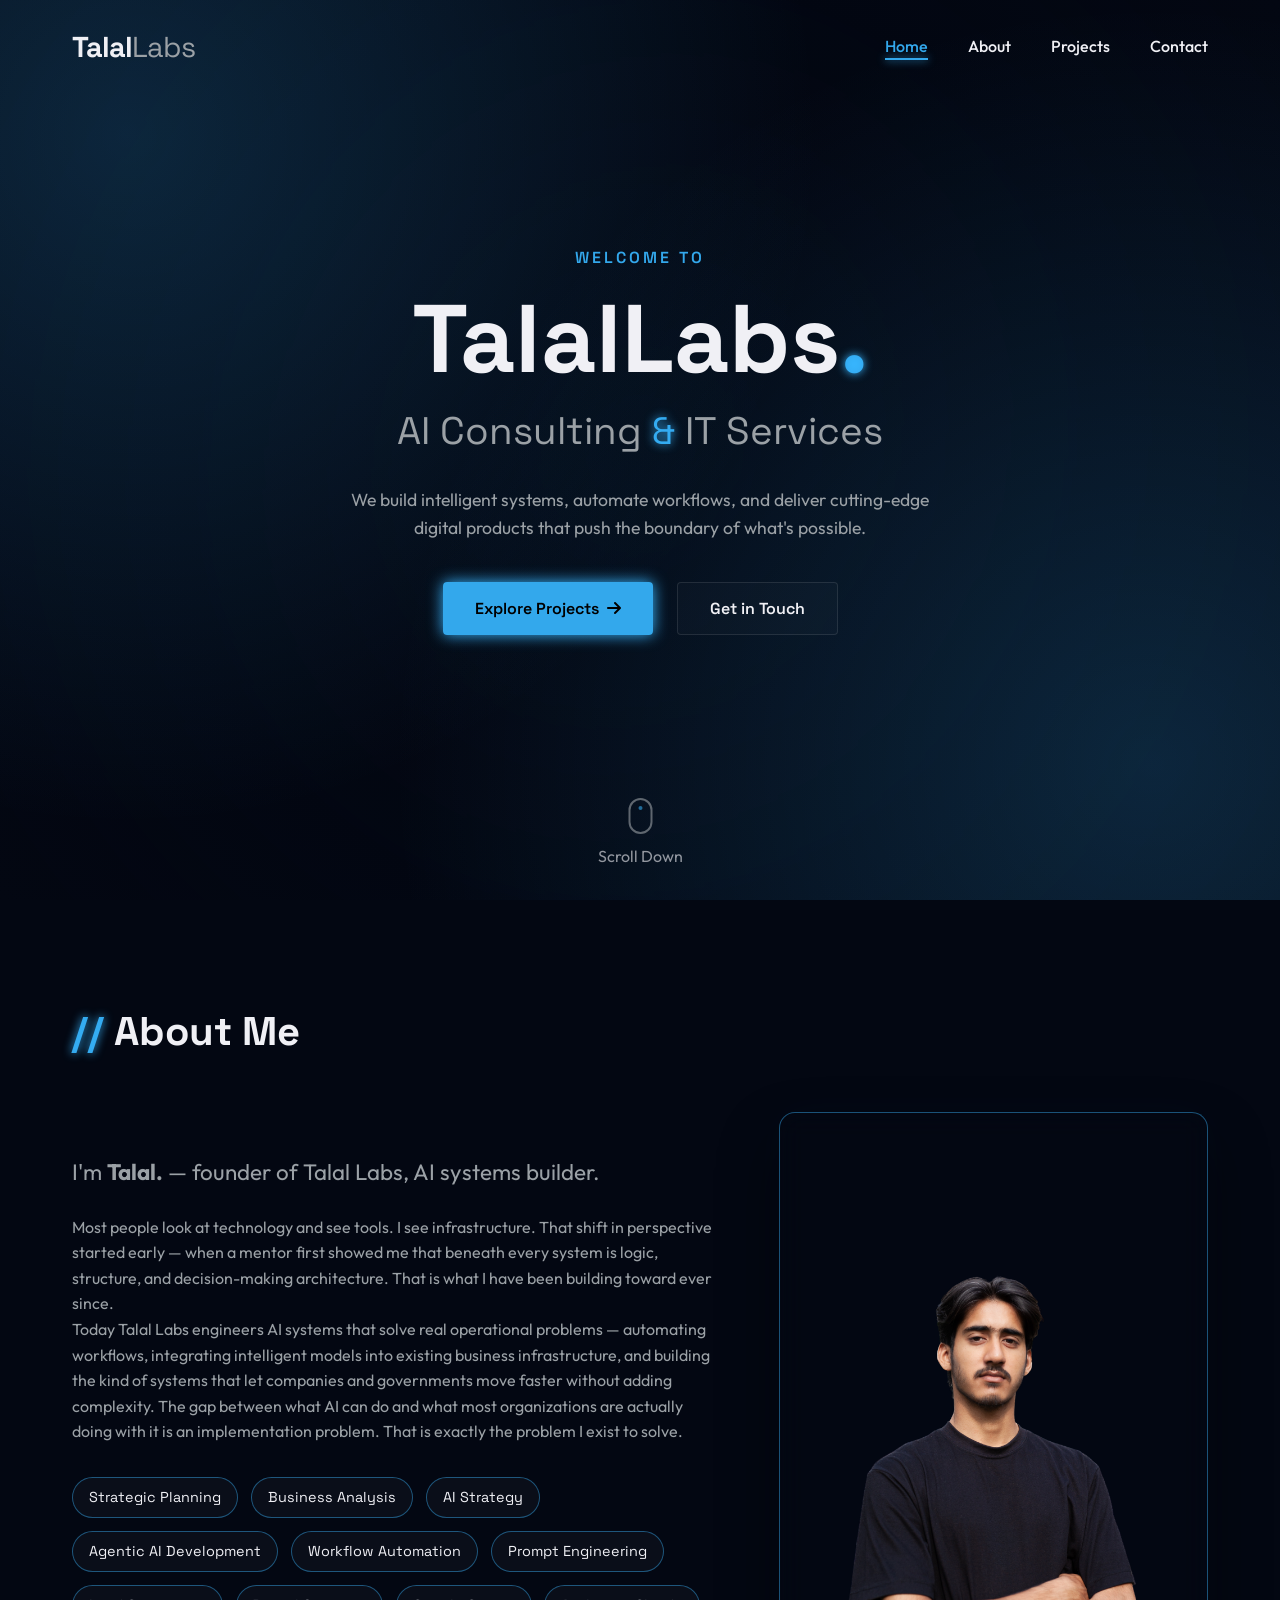
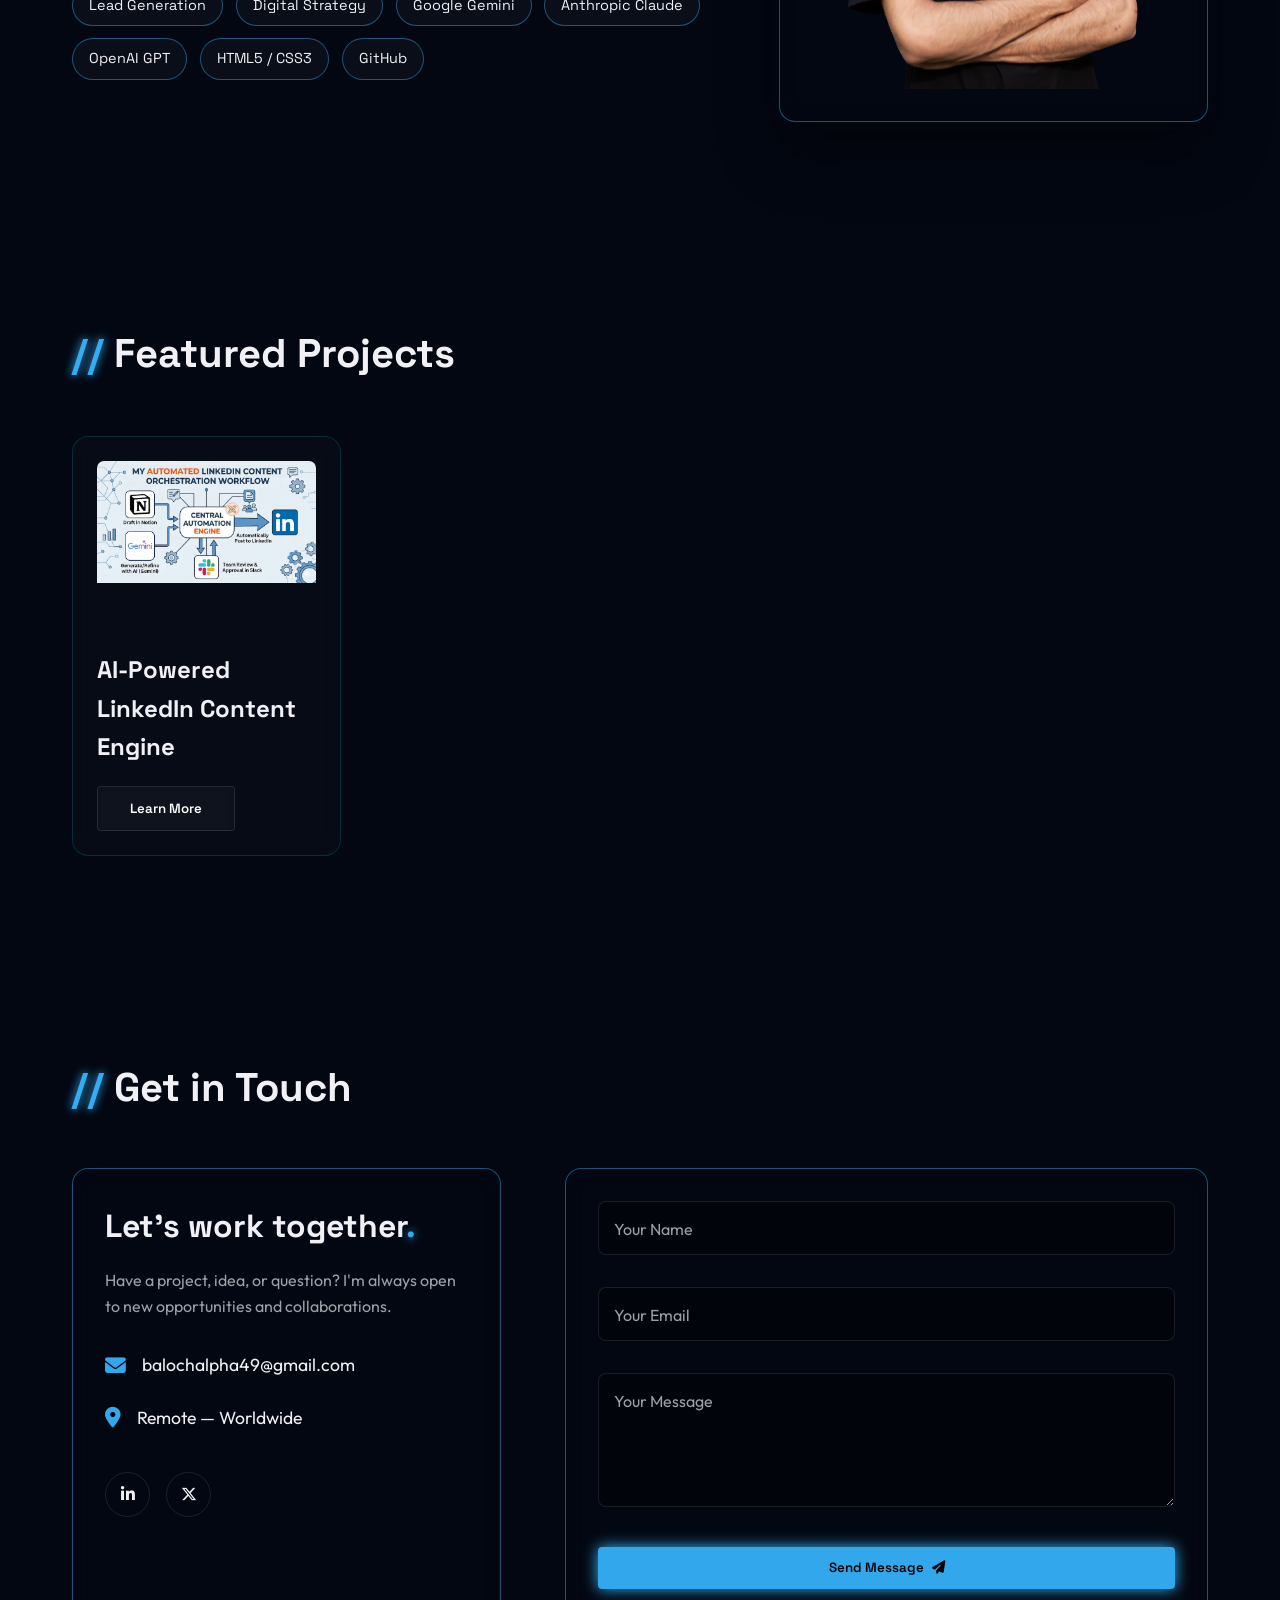
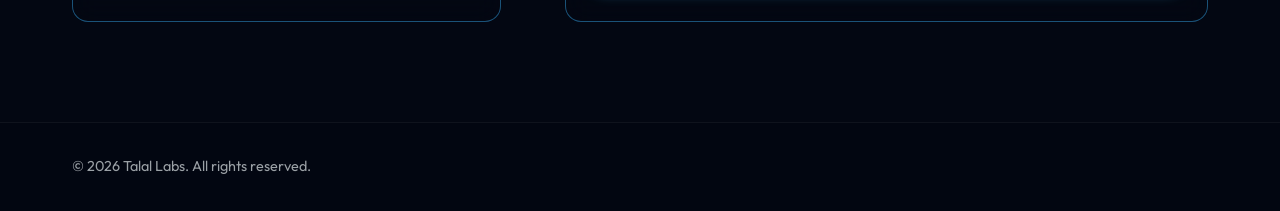
==== commit 2767ae13: "final" ====
--- a/index.html
+++ b/index.html
@@ -63,8 +63,14 @@
       
       <div class="about-grid">
         <div class="about-text" data-reveal>
-          <p class="lead">I'm <strong>Talal.</strong> — founder of Talal Labs, developer, and AI systems builder. Not everyone can point to the exact moment their direction became clear. I can. It was in 9th grade. A mentor sat down with me and showed me what web development actually was — not the polished surface that everyone sees, but the architecture underneath. The logic. The structure. The way a system thinks. Most people look at a website and see a page. That day, I started seeing the machine. That moment did not give me a skill. It gave me an obsession. For a long time, that obsession lived quietly — following the evolution of technology, watching how artificial intelligence was beginning to reshape every industry, every government, every system that humans had built. I was not just consuming information. I was developing a perspective. Building a mental model of where everything was heading.</p>
-          <p>Then came the moment I stopped watching and started building. That decision changed everything. Since then, every project I take on follows one non-negotiable principle: high-velocity iteration. I build. I stress-test. I identify every point of failure. I iterate. I do not treat technical obstacles as interruptions — I treat them as accelerated classrooms. Every system I have broken taught me exactly how to build the next one stronger. Every mistake became institutionalized knowledge. Nothing is wasted. Talal Labs exists because of one belief I cannot shake: the gap between what AI can actually do and what most companies and governments are doing with it is not a technical problem. It is an implementation problem. The technology exists. The will to deploy it correctly — and the people who know how — are far rarer. I am not here to talk about artificial intelligence. I am here to build the systems that make it operational, practical, and real — for the companies and governments that cannot afford to wait for someone else to figure it out first.</p>
+          <p class="lead">I'm <strong>Talal.</strong> 
+          — founder of Talal Labs, AI systems builder.
+          </p>
+
+          <p>
+            Most people look at technology and see tools. I see infrastructure. That shift in perspective started early — when a mentor first showed me that beneath every system is logic, structure, and decision-making architecture. That is what I have been building toward ever since.<br>
+Today Talal Labs engineers AI systems that solve real operational problems — automating workflows, integrating intelligent models into existing business infrastructure, and building the kind of systems that let companies and governments move faster without adding complexity. The gap between what AI can do and what most organizations are actually doing with it is an implementation problem. That is exactly the problem I exist to solve.
+          </p>
           
           <div class="skills-cloud">
             <span class="skill-chip">Strategic Planning</span>
@@ -102,19 +108,40 @@
           <div class="mini-card-img-wrapper"><img src="p1.png" alt="p1.png" /></div>
           <div class="mini-card-body">
             <h2 class="card-title">AI-Powered LinkedIn Content Engine</h2>
-            <div class="hidden-content" style="display:none;">I designed and deployed a fully automated content pipeline that bridges the gap between creative brainstorming and final publishing. By engineering a centralized automation layer connected with advanced AI models and webhooks, I transformed a manual, multi-step posting process into a streamlined "hands-off" workflow. This system ensures high-quality, AI-refined content is reviewed by the team and published to LinkedIn automatically, significantly reducing production time while maintaining brand voice.<br><br>
-
-            Drafting & Centralization (Notion):<br>
-            I used Notion as the primary database where all raw content ideas and drafts are stored. This acts as the "Trigger" for the entire automation.<br><br>
-
-            AI Intelligence (Gemini):<br>
-            I integrated Gemini via API to automatically process drafts. The AI refines the tone, optimizes the hooks for LinkedIn's algorithm, and suggests improvements to the raw text.<br><br>
-
-            Communication & Approval Gate (Slack):<br>
-            To ensure quality control, I built a feedback loop where the AI-refined post is sent to a dedicated Slack channel. The team can review, edit, or approve the post directly from the chat interface.<br><br>
-
-            The Core Engine:<br>
-            Engineered the multi-step integration logic and secure webhooks that seamlessly route data flows between distinct enterprise environments, ensuring data flows correctly from drafting to final LinkedIn publication.
+            <div class="hidden-content" style="display:none;">
+              <p>
+             Speak or type raw content into Slack. The system handles everything else.<br><br>
+
+
+             A Slack message triggers a Notion page update → Notion triggers Gemini to refine the raw content into a publish-ready LinkedIn post → the refined post replaces the raw text in Notion → auto-publishes to LinkedIn → Notion clears itself automatically to reset the loop without re-triggering.<br><br>
+
+             No manual steps. No copy-pasting. No scheduling. The pipeline is self-resetting.<br><br>
+
+             Built with: Slack Webhooks · Notion API · Gemini API · LinkedIn API ·
+
+              </p>
+
+              <h3 style="margin-top: 30px; margin-bottom: 20px; font-size: 1.3em; font-weight: 600;">The Pipeline in Action</h3>
+
+              <div class="pipeline-grid">
+                <div class="pipeline-step">
+                  <div class="step-number">1</div>
+                  <h4>Raw Content Enters the Pipeline</h4>
+                  <img src="slack.jpeg" alt="Slack - Raw content entry" class="step-screenshot">
+                </div>
+
+                <div class="pipeline-step">
+                  <div class="step-number">2</div>
+                  <h4>System Stores & Processes Input</h4>
+                  <img src="notion.png" alt="Notion - Content processing" class="step-screenshot">
+                </div>
+
+                <div class="pipeline-step">
+                  <div class="step-number">3</div>
+                  <h4>Refined Post Published Automatically</h4>
+                  <img src="linkedin.png" alt="LinkedIn - Published post" class="step-screenshot">
+                </div>
+              </div>
             </div>
             <button class="btn btn-outline btn-small .btn" onclick="openSlide(this)">Learn More</button>
           </div>
@@ -289,9 +316,16 @@
         <div class="slide-hero-img">
           <img id="slideImg" src="" alt="Project Preview">
         </div>
-        <h2 id="slideTitle" class="section-heading"></h2> 
-        <div id="slideDescription" class="slide-text-body"></div> 
-      </div>
+        <h2 id="slideTitle" class="section-heading"></h2>
+        <div id="slideDescription" class="slide-text-body"></div>
+      </div>
+    </div>
+  </div>
+
+  <div id="imageModal" class="image-modal">
+    <div class="image-modal-content">
+      <button class="image-modal-close" onclick="closeImageModal()">&times;</button>
+      <img id="modalImage" src="" alt="Enlarged view">
     </div>
   </div>
 </body>
--- a/style.css
+++ b/style.css
@@ -794,6 +794,163 @@
 }
 
 /* ==========================================================================
+   10.5. PIPELINE GRID LAYOUT FOR PROJECT STEPS
+   ========================================================================== */
+.pipeline-grid {
+  display: grid;
+  grid-template-columns: repeat(2, 1fr);
+  gap: 2rem;
+  margin-top: 2rem;
+}
+
+.pipeline-grid > :last-child {
+  grid-column: 1 / -1;
+  width: 50%;
+  margin: 0 auto;
+}
+
+.pipeline-step {
+  display: flex;
+  flex-direction: column;
+  align-items: center;
+  text-align: center;
+  background: rgba(255, 255, 255, 0.02);
+  border: 1px solid rgba(56, 182, 255, 0.2);
+  border-radius: 12px;
+  padding: 1.5rem;
+  transition: all 0.3s ease;
+}
+
+.pipeline-step:hover {
+  background: rgba(56, 182, 255, 0.05);
+  border-color: rgba(56, 182, 255, 0.4);
+  transform: translateY(-4px);
+}
+
+.step-number {
+  display: inline-block;
+  width: 40px;
+  height: 40px;
+  background: var(--accent);
+  color: #000;
+  border-radius: 50%;
+  display: flex;
+  align-items: center;
+  justify-content: center;
+  font-weight: 700;
+  font-size: 1.1rem;
+  margin-bottom: 1rem;
+  font-family: var(--font-display);
+  box-shadow: 0 0 15px var(--accent-glow);
+}
+
+.pipeline-step h4 {
+  font-size: 1rem;
+  font-weight: 600;
+  color: var(--text-main);
+  margin-bottom: 1rem;
+}
+
+.step-screenshot {
+  width: 100%;
+  height: auto;
+  max-height: 120px;
+  object-fit: cover;
+  border-radius: 8px;
+  border: 1px solid rgba(56, 182, 255, 0.15);
+  cursor: pointer;
+  transition: all 0.3s ease;
+}
+
+.pipeline-step:hover .step-screenshot {
+  border-color: rgba(56, 182, 255, 0.4);
+  transform: scale(1.05);
+  box-shadow: 0 0 15px rgba(56, 182, 255, 0.3);
+}
+
+/* IMAGE MODAL STYLES */
+.image-modal {
+  display: none;
+  position: fixed;
+  z-index: 20000;
+  left: 0;
+  top: 0;
+  width: 100%;
+  height: 100%;
+  background: rgba(0, 0, 0, 0.8);
+  backdrop-filter: blur(5px);
+  -webkit-backdrop-filter: blur(5px);
+  align-items: center;
+  justify-content: center;
+  animation: fadeIn 0.3s ease;
+}
+
+.image-modal.active {
+  display: flex;
+}
+
+.image-modal-content {
+  position: relative;
+  max-width: 90%;
+  max-height: 90vh;
+  border-radius: 12px;
+  overflow: hidden;
+  box-shadow: 0 20px 60px rgba(0, 0, 0, 0.8);
+  animation: zoomIn 0.3s ease;
+}
+
+.image-modal-content img {
+  width: 100%;
+  height: auto;
+  display: block;
+}
+
+.image-modal-close {
+  position: absolute;
+  top: 20px;
+  right: 20px;
+  background: rgba(0, 0, 0, 0.7);
+  border: 1px solid rgba(56, 182, 255, 0.5);
+  color: var(--text-main);
+  width: 40px;
+  height: 40px;
+  border-radius: 50%;
+  font-size: 28px;
+  cursor: pointer;
+  display: flex;
+  align-items: center;
+  justify-content: center;
+  transition: all 0.3s ease;
+  font-family: var(--font-display);
+}
+
+.image-modal-close:hover {
+  background: rgba(56, 182, 255, 0.3);
+  border-color: var(--accent);
+  color: var(--accent);
+}
+
+@keyframes fadeIn {
+  from {
+    opacity: 0;
+  }
+  to {
+    opacity: 1;
+  }
+}
+
+@keyframes zoomIn {
+  from {
+    transform: scale(0.9);
+    opacity: 0;
+  }
+  to {
+    transform: scale(1);
+    opacity: 1;
+  }
+}
+
+/* ==========================================================================
    11. DATA LAYOUT BREAKPOINTS & MEDIA HANDLERS
    ========================================================================== */
 @media (max-width: 1100px) {
@@ -807,11 +964,19 @@
     grid-template-columns: 1fr;
     gap: 3rem;
   }
-  
+
   /* Positions layout portrait box cleanly over text strings on compressed displays */
   .about-image {
     grid-row: 1;
     margin-bottom: 0.5rem;
+  }
+
+  .pipeline-grid {
+    grid-template-columns: 1fr;
+  }
+
+  .pipeline-grid > :last-child {
+    width: 100%;
   }
 }
 
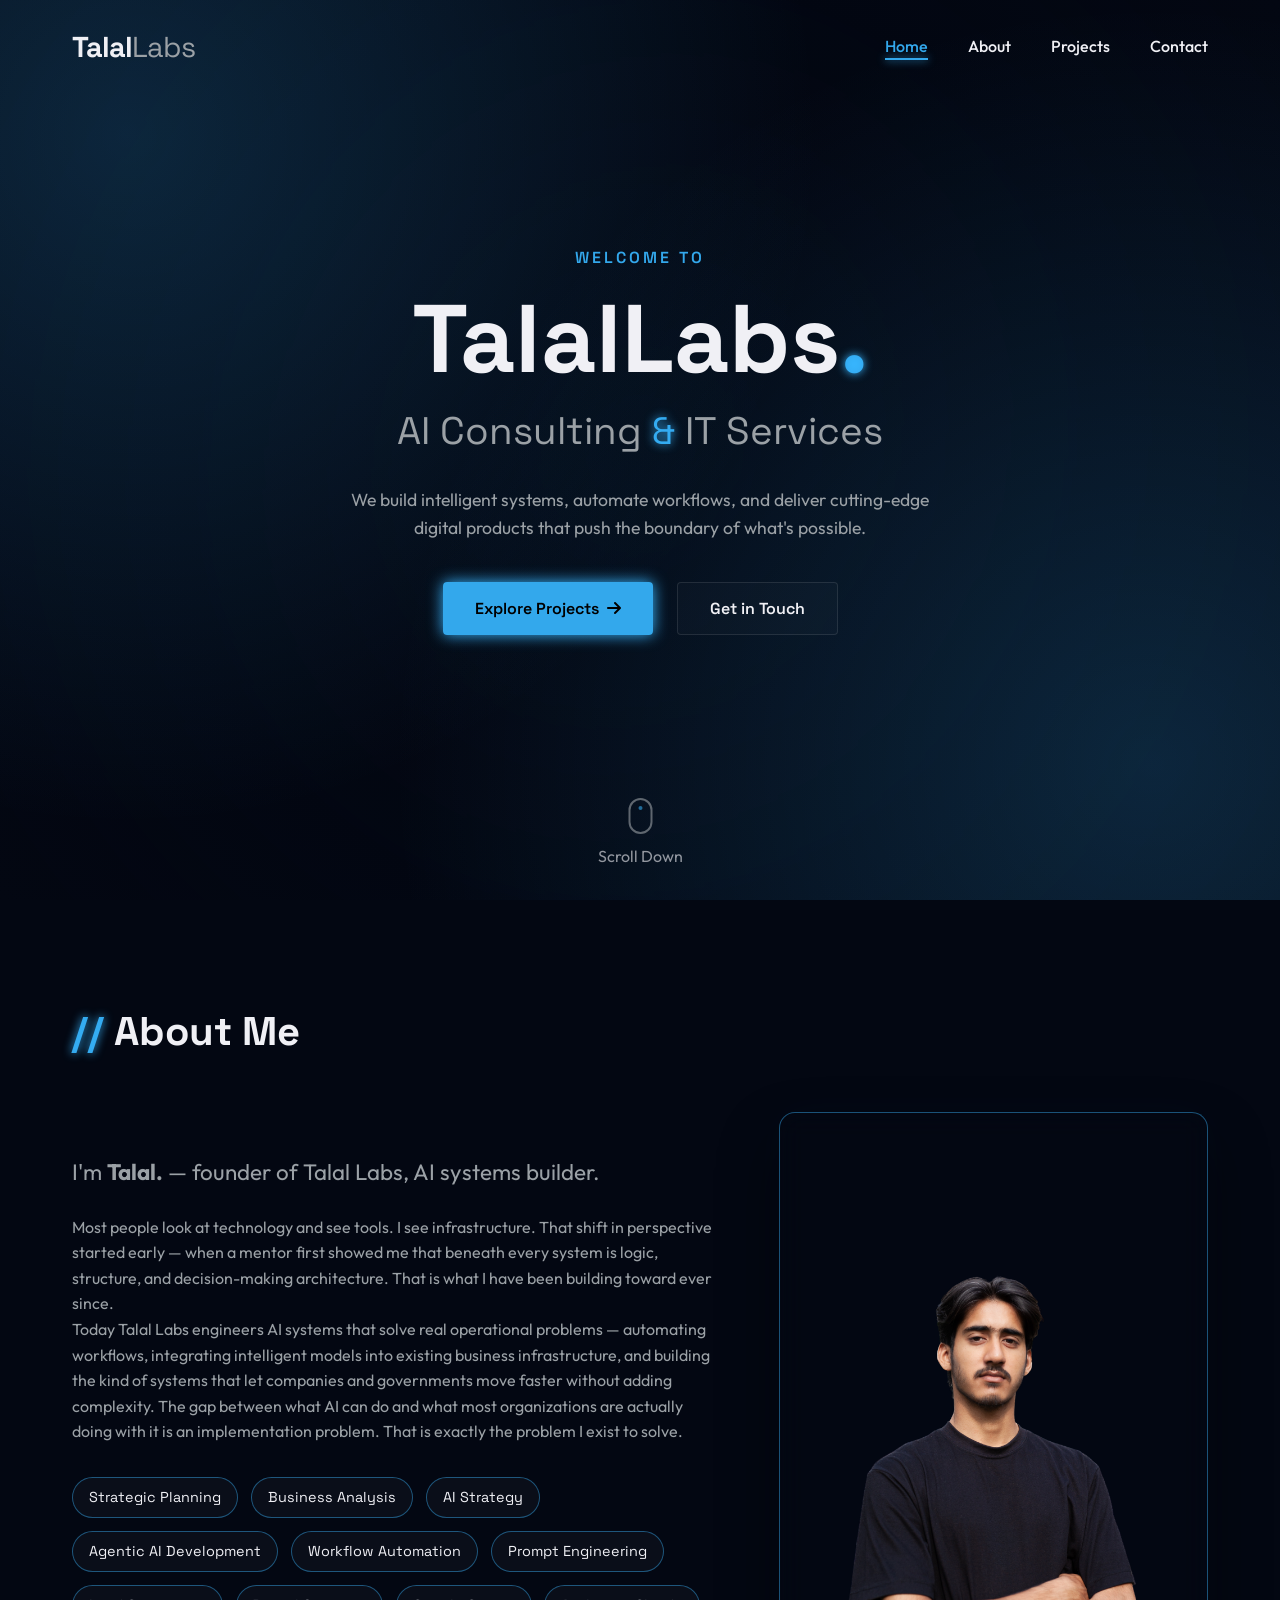
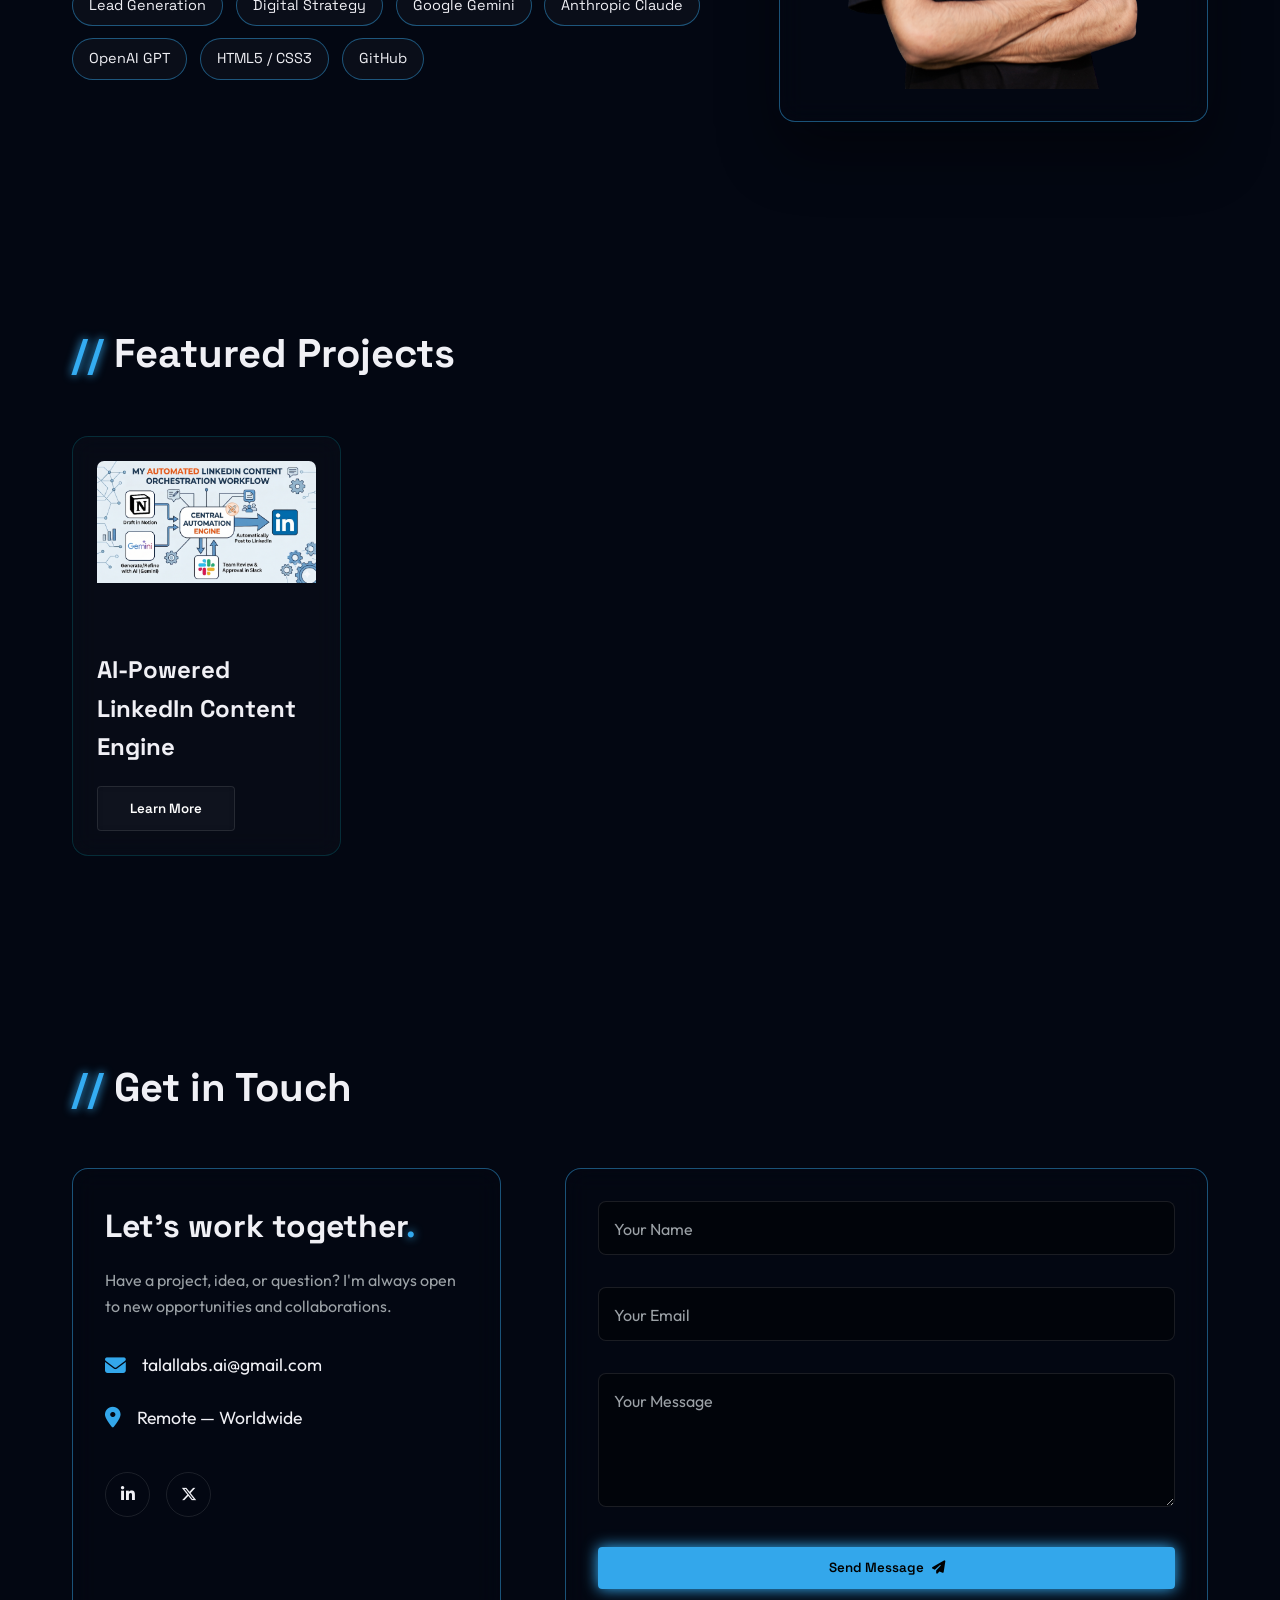
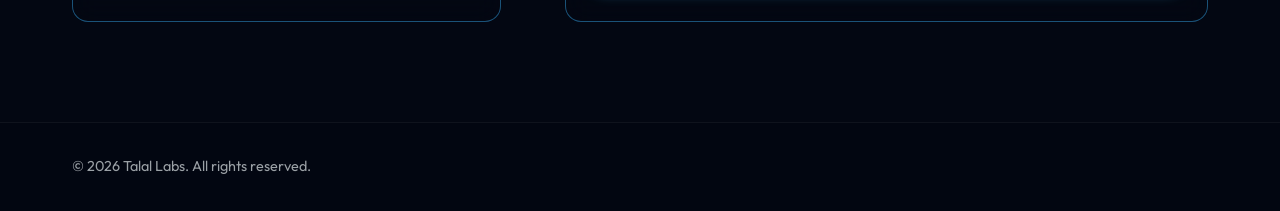
==== commit 047cfc2d: "final  1" ====
--- a/index.html
+++ b/index.html
@@ -162,7 +162,7 @@
           <div class="info-items">
             <div class="info-item">
               <i class="fas fa-envelope"></i>
-              <span>balochalpha49@gmail.com</span>
+              <span>talallabs.ai@gmail.com</span>
             </div>
             <div class="info-item">
               <i class="fas fa-location-dot"></i>
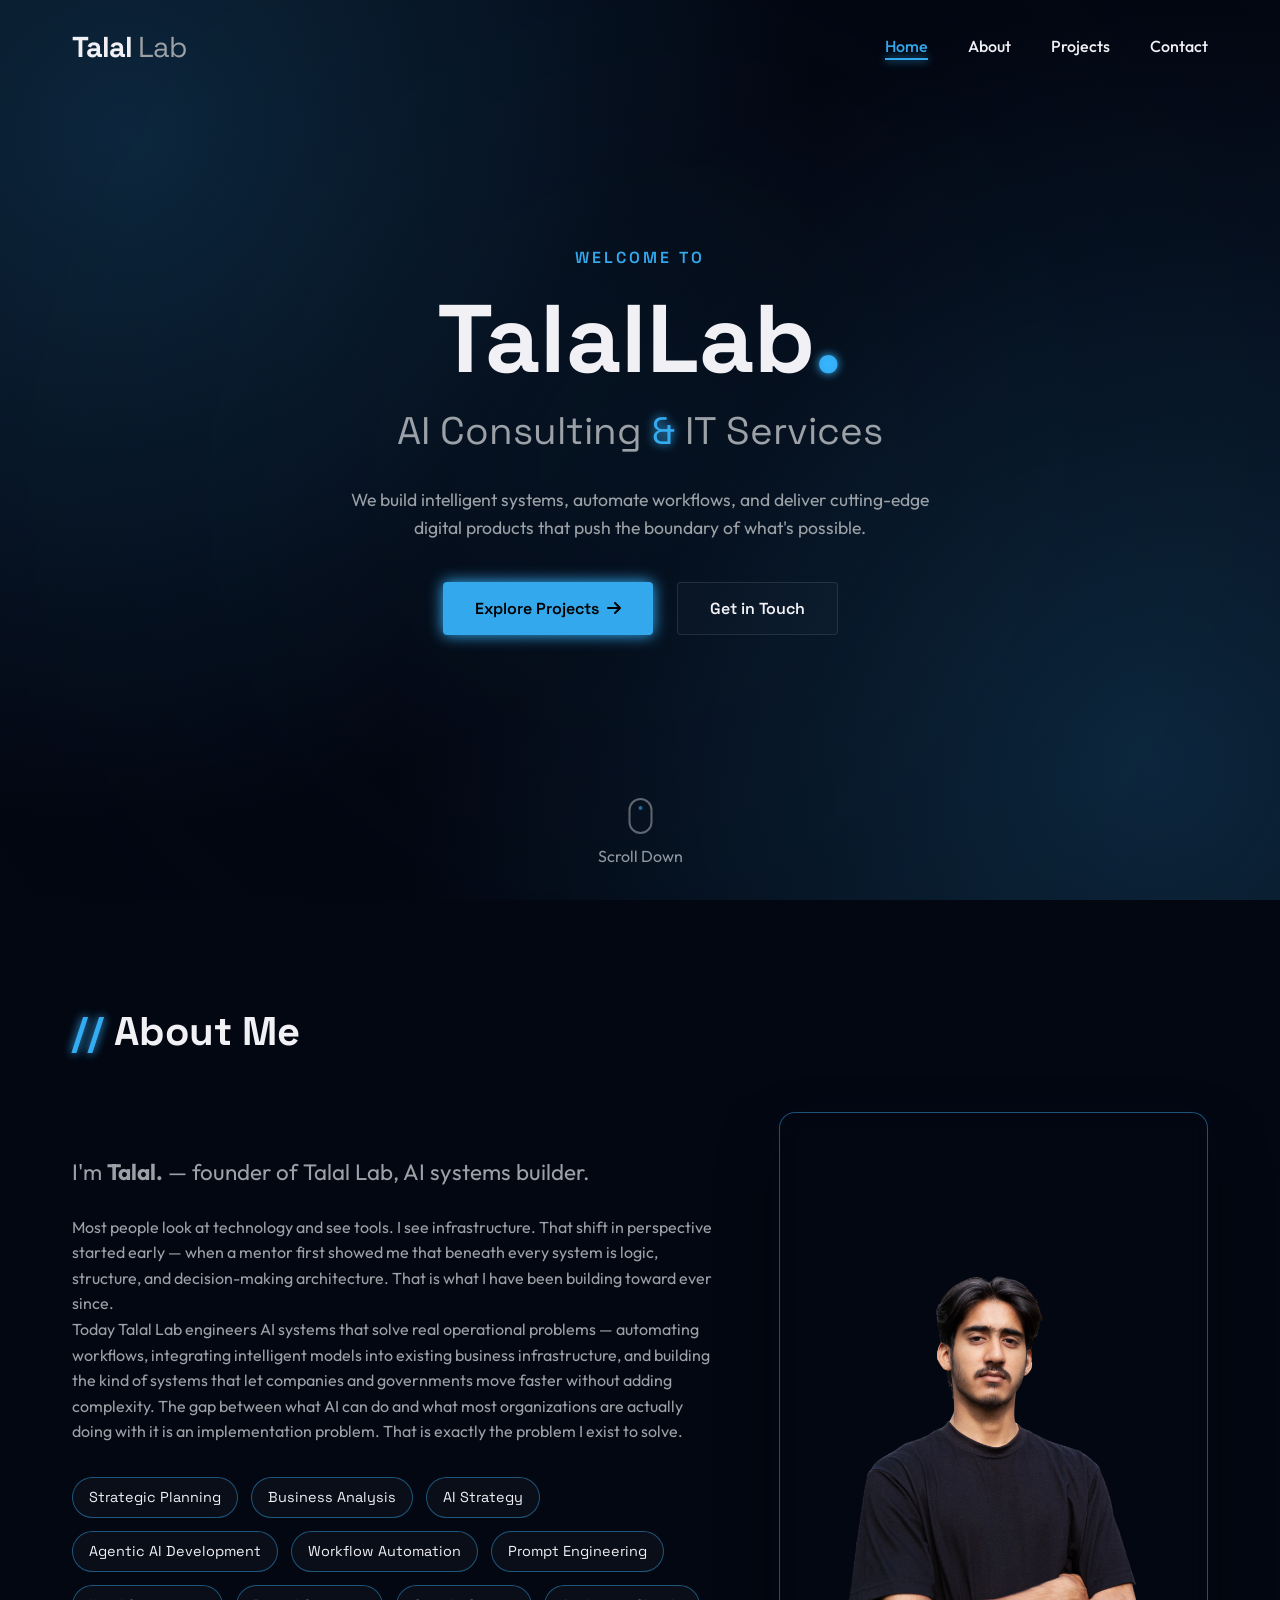
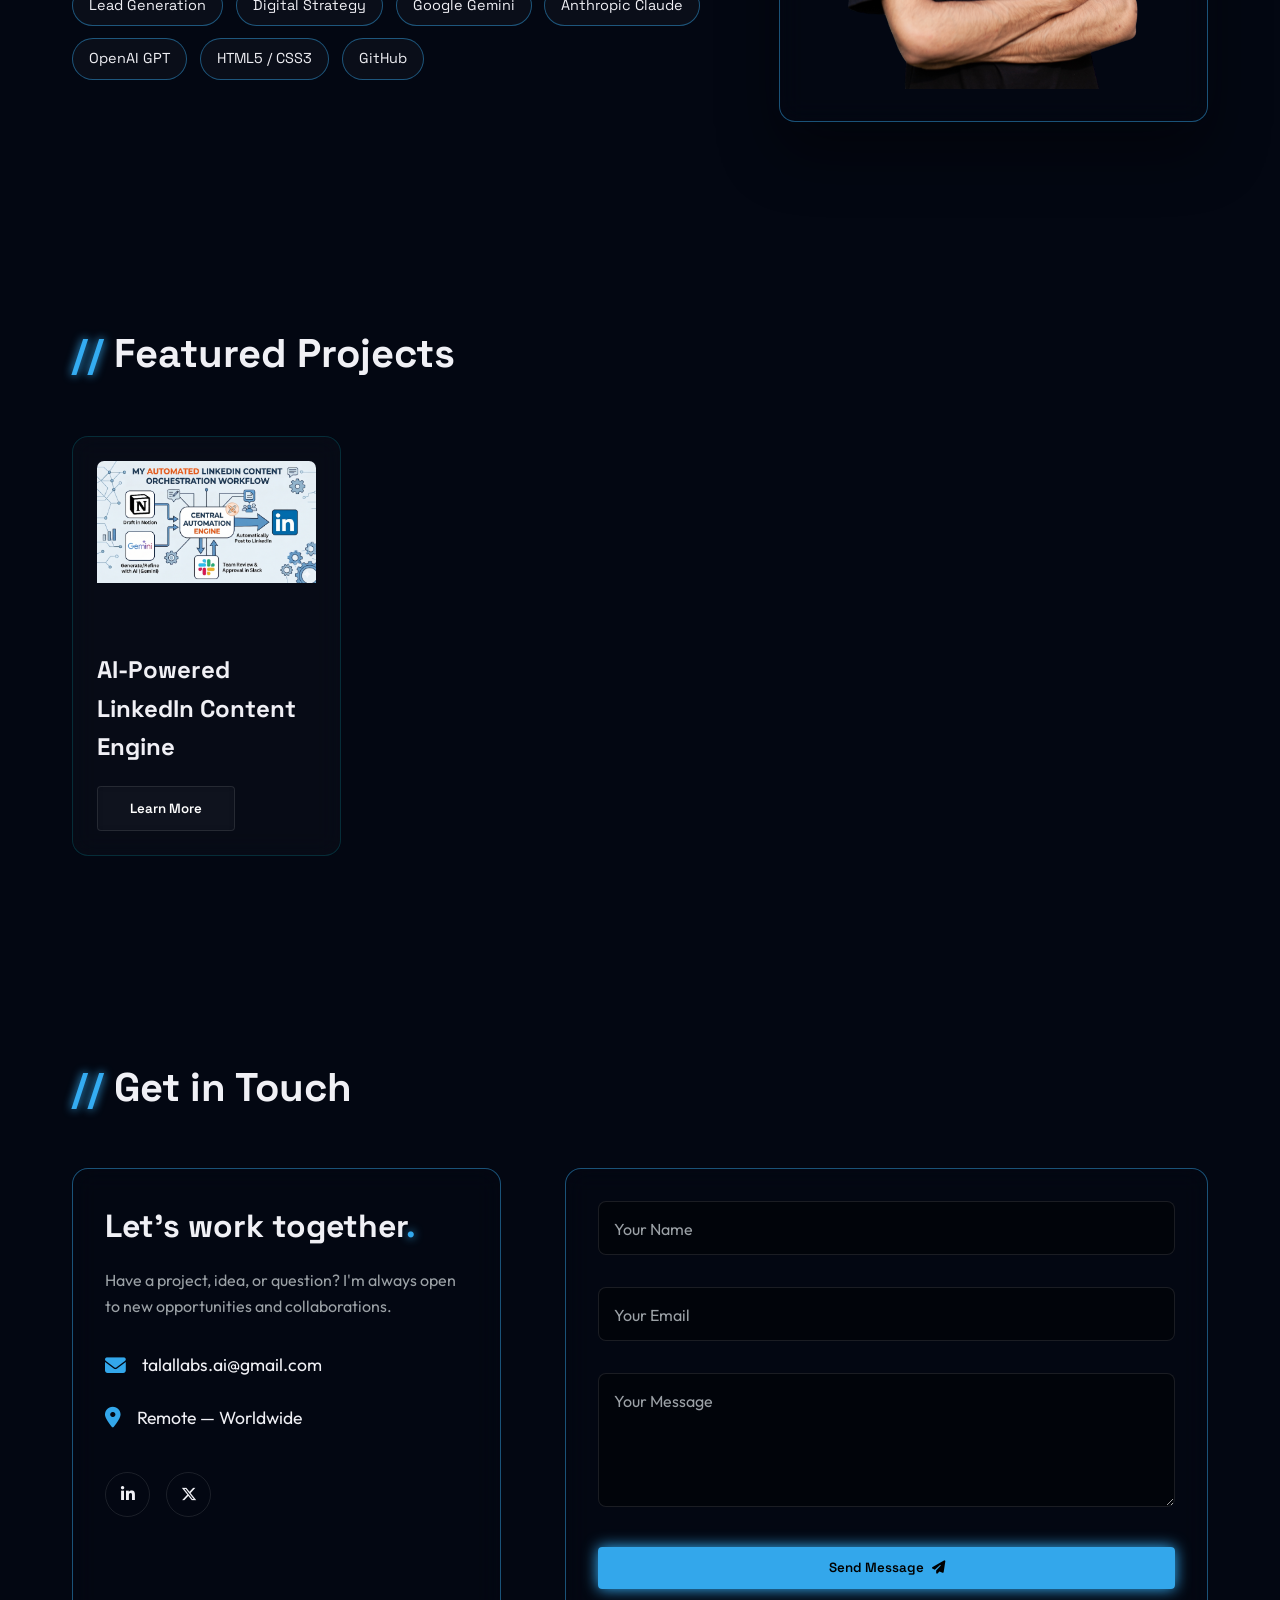
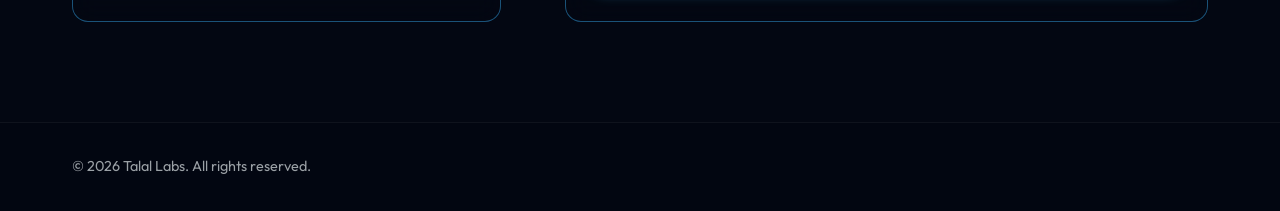
==== commit 509f1395: "hello" ====
--- a/index.html
+++ b/index.html
@@ -3,8 +3,8 @@
 <head>
   <meta charset="UTF-8" />
   <meta name="viewport" content="width=device-width, initial-scale=1.0" />
-  <meta name="description" content="Talal Labs — AI Consulting & IT Services Portfolio" />
-  <title>Talal Labs | AI Consulting & IT Services</title>
+  <meta name="description" content="Talal Lab — AI Consulting & IT Services Portfolio" />
+  <title>Talal Lab | AI Consulting & IT Services</title>
   
   <link rel="preconnect" href="https://fonts.googleapis.com">
   <link rel="preconnect" href="https://fonts.gstatic.com" crossorigin>
@@ -19,7 +19,7 @@
 
   <nav id="navbar">
     <div class="nav-container">
-      <a href="#home" class="logo">Talal<span>Labs</span></a>
+      <a href="#home" class="logo">Talal<span> Lab</span></a>
       <ul class="nav-links" id="nav-links">
         <li><a href="#home" class="active">Home</a></li>
         <li><a href="#about">About</a></li>
@@ -36,7 +36,7 @@
     <div class="hero-wrapper" id="hero-wrapper">
       <div class="hero-text" data-reveal>
         <p class="hero-tag">Welcome to</p>
-        <h1>TalalLabs<span class="accent">.</span></h1>
+        <h1>TalalLab<span class="accent">.</span></h1>
         <h2>AI Consulting <span class="accent">&</span> IT Services</h2>
         <p class="hero-desc">We build intelligent systems, automate workflows, and deliver cutting-edge digital products that push the boundary of what's possible.</p>
         <div class="hero-actions">
@@ -64,12 +64,12 @@
       <div class="about-grid">
         <div class="about-text" data-reveal>
           <p class="lead">I'm <strong>Talal.</strong> 
-          — founder of Talal Labs, AI systems builder.
+          — founder of Talal Lab, AI systems builder.
           </p>
 
           <p>
             Most people look at technology and see tools. I see infrastructure. That shift in perspective started early — when a mentor first showed me that beneath every system is logic, structure, and decision-making architecture. That is what I have been building toward ever since.<br>
-Today Talal Labs engineers AI systems that solve real operational problems — automating workflows, integrating intelligent models into existing business infrastructure, and building the kind of systems that let companies and governments move faster without adding complexity. The gap between what AI can do and what most organizations are actually doing with it is an implementation problem. That is exactly the problem I exist to solve.
+Today Talal Lab engineers AI systems that solve real operational problems — automating workflows, integrating intelligent models into existing business infrastructure, and building the kind of systems that let companies and governments move faster without adding complexity. The gap between what AI can do and what most organizations are actually doing with it is an implementation problem. That is exactly the problem I exist to solve.
           </p>
           
           <div class="skills-cloud">
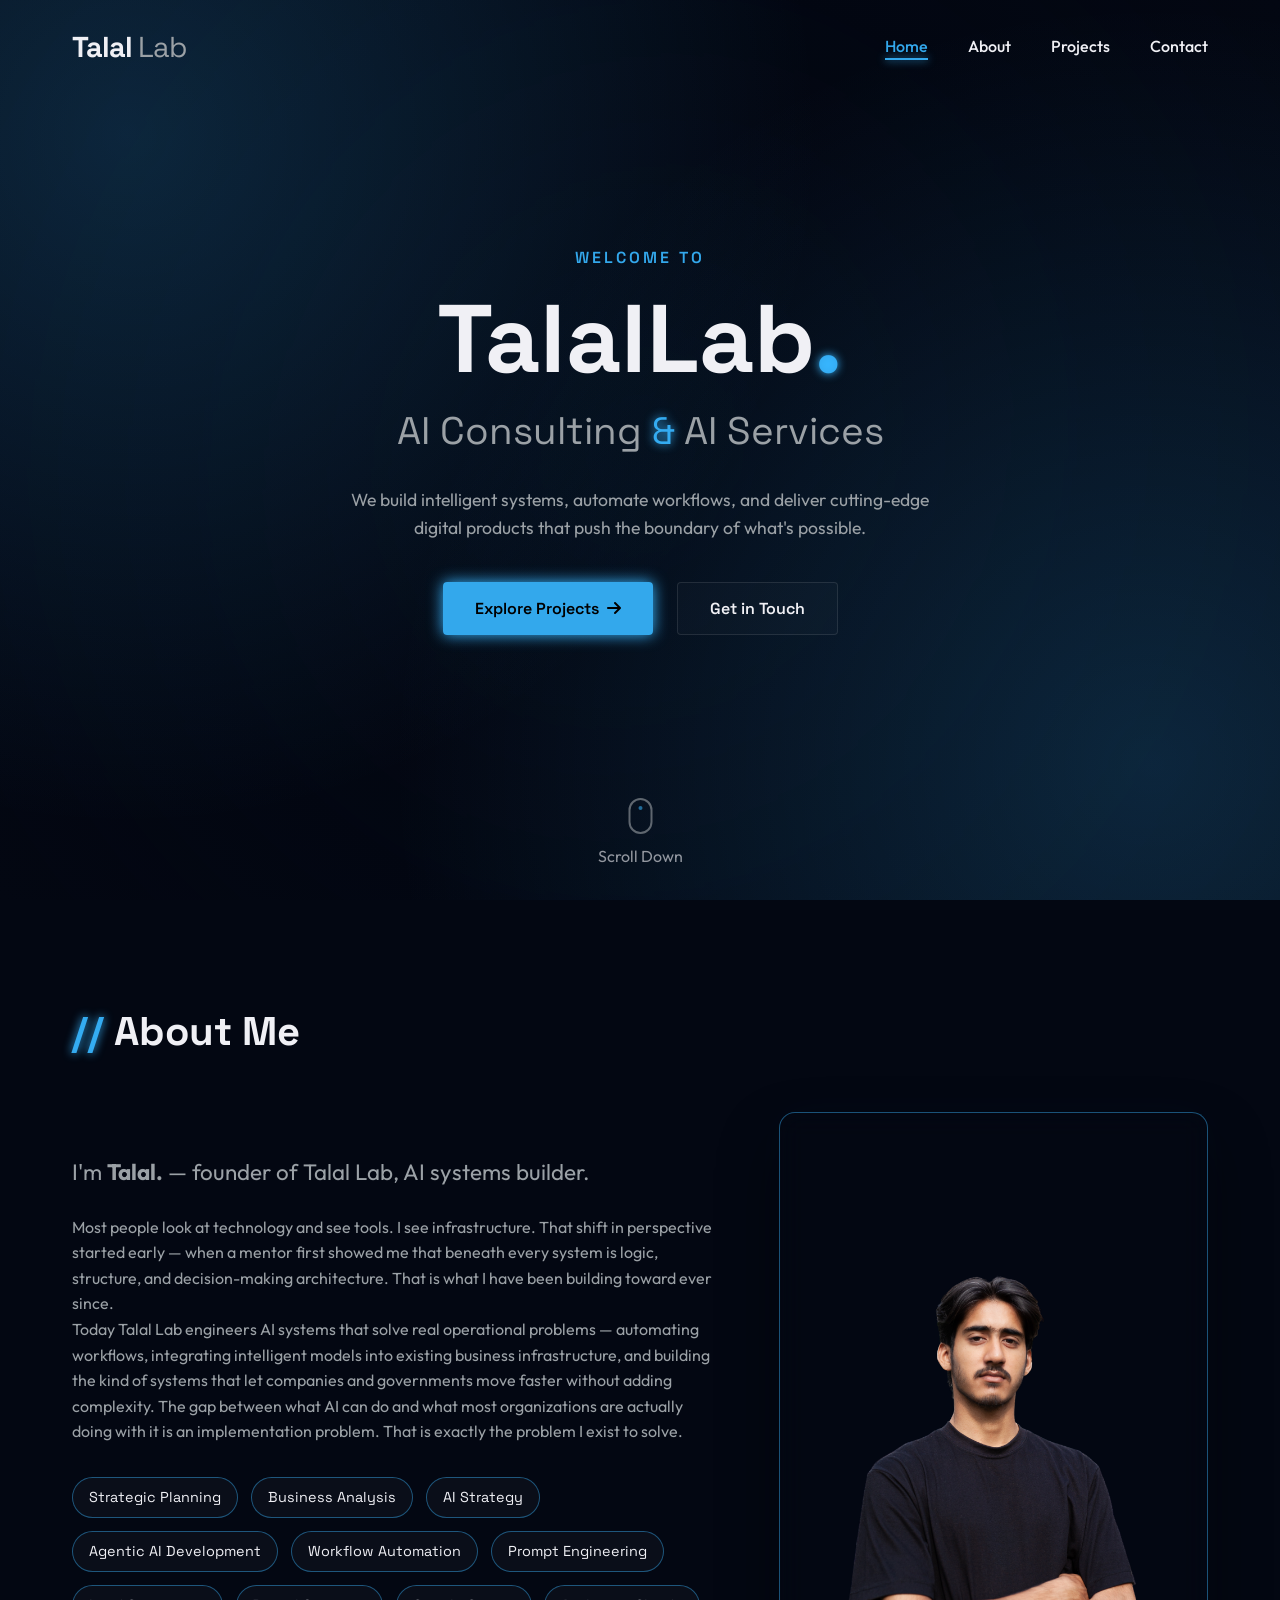
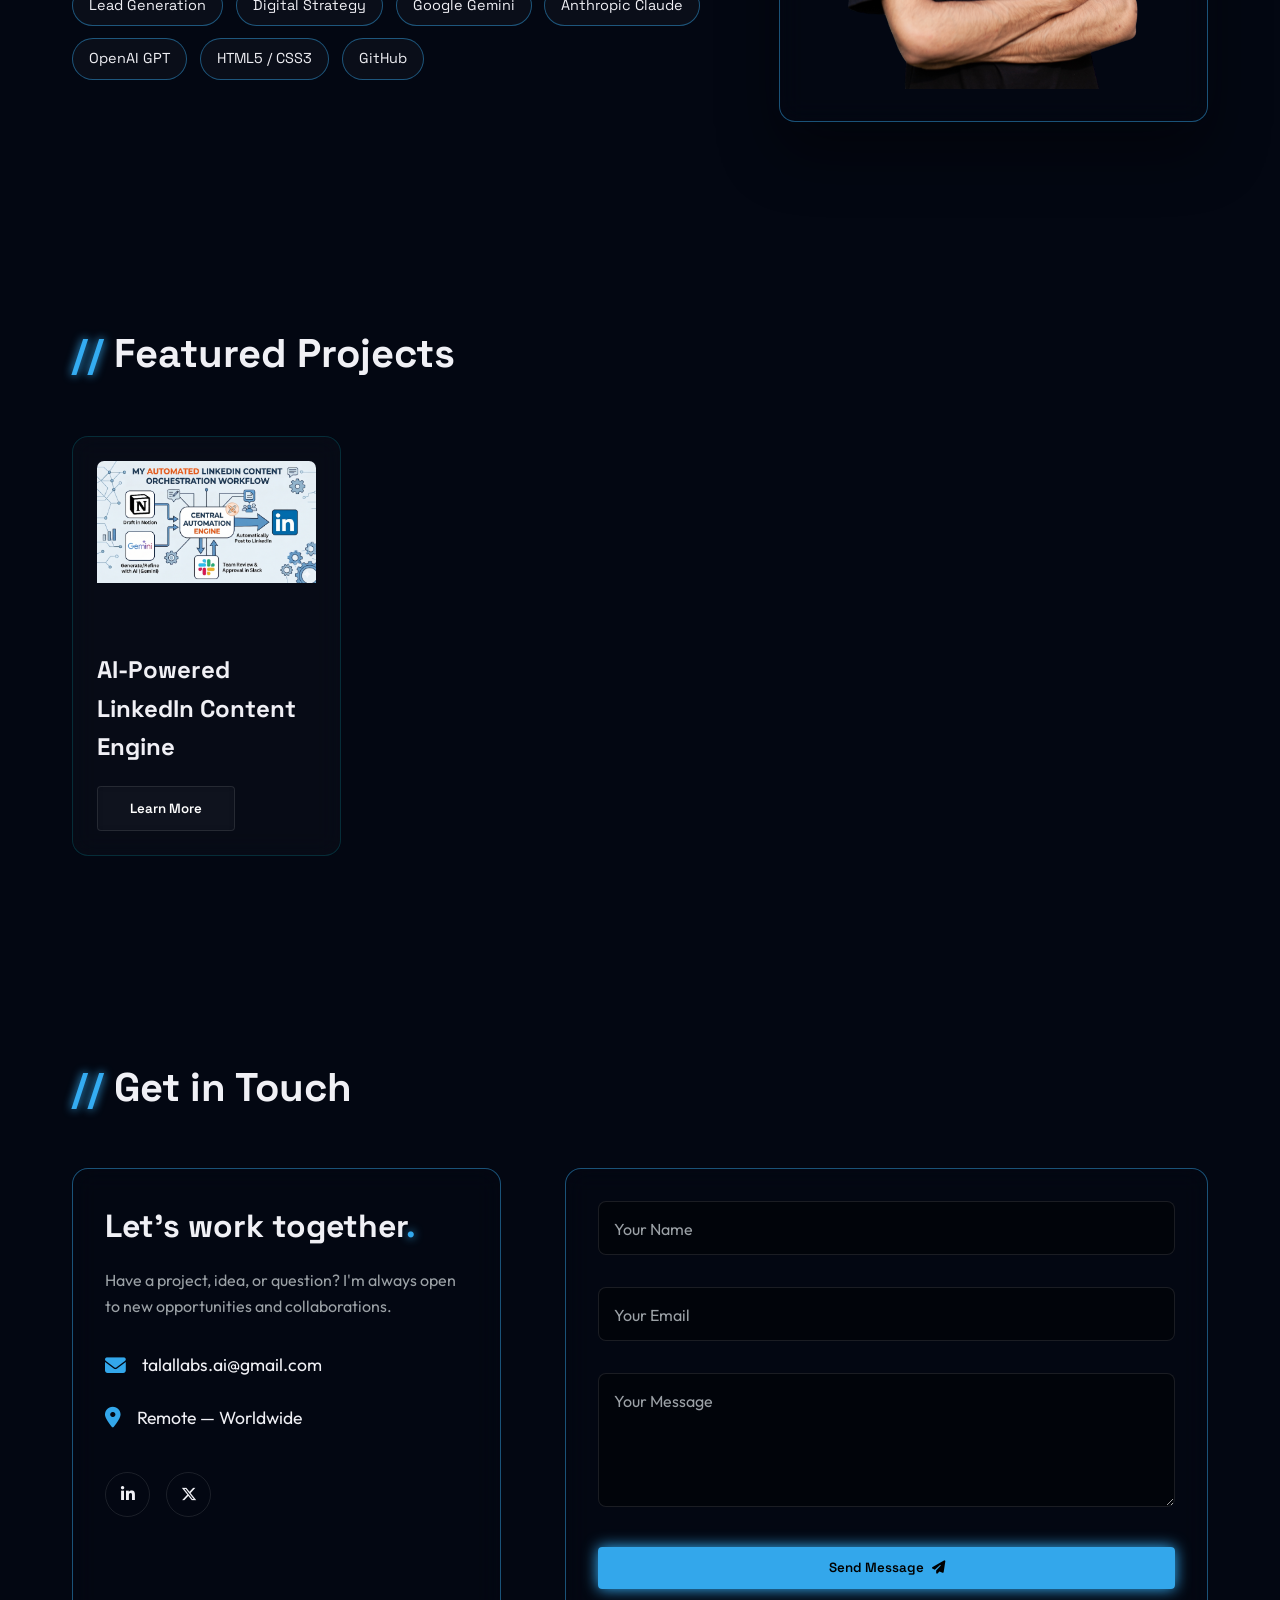
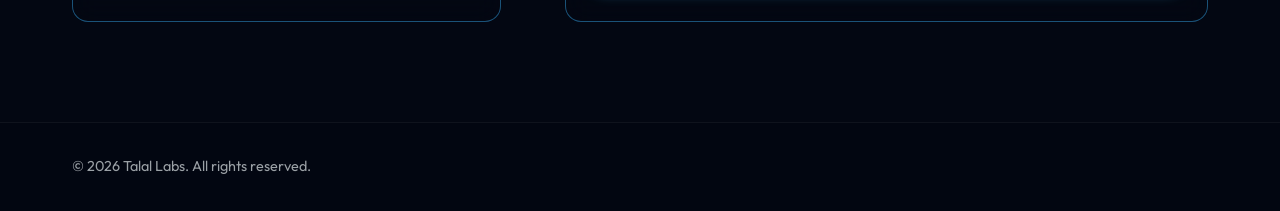
==== commit 2147529c: "Fix HTML encoding issues in index.html" ====
--- a/index.html
+++ b/index.html
@@ -3,8 +3,9 @@
 <head>
   <meta charset="UTF-8" />
   <meta name="viewport" content="width=device-width, initial-scale=1.0" />
-  <meta name="description" content="Talal Lab — AI Consulting & IT Services Portfolio" />
-  <title>Talal Lab | AI Consulting & IT Services</title>
+  <meta name="description" content="Talal Lab — AI Consulting & AI Services Portfolio" />
+  <title>Talal Lab | AI Consulting & AI Services</title>
+  <link rel="icon" type="image/png" href="favicon.png">
   
   <link rel="preconnect" href="https://fonts.googleapis.com">
   <link rel="preconnect" href="https://fonts.gstatic.com" crossorigin>
@@ -37,7 +38,7 @@
       <div class="hero-text" data-reveal>
         <p class="hero-tag">Welcome to</p>
         <h1>TalalLab<span class="accent">.</span></h1>
-        <h2>AI Consulting <span class="accent">&</span> IT Services</h2>
+        <h2>AI Consulting <span class="accent">&</span> AI Services</h2>
         <p class="hero-desc">We build intelligent systems, automate workflows, and deliver cutting-edge digital products that push the boundary of what's possible.</p>
         <div class="hero-actions">
           <a href="#project" class="btn btn-primary">
@@ -329,4 +330,4 @@
     </div>
   </div>
 </body>
-</html>+</html>
